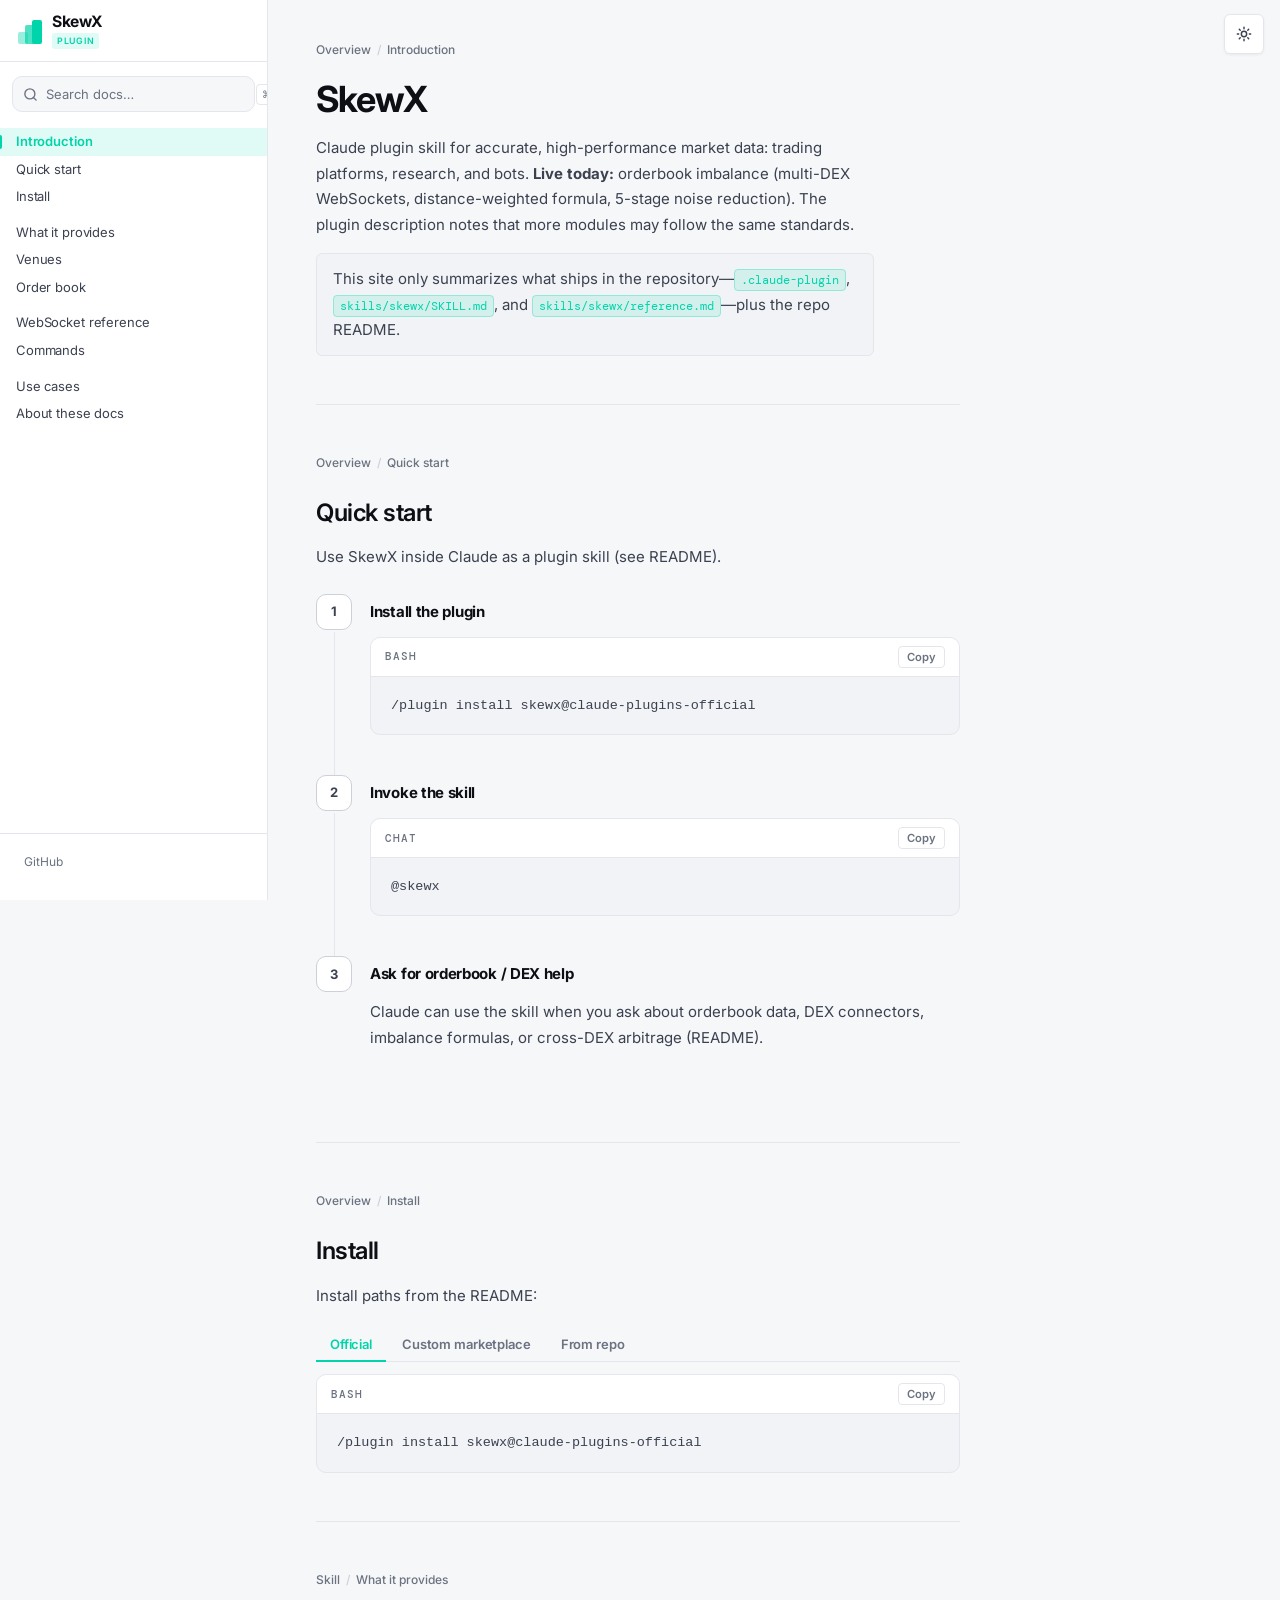
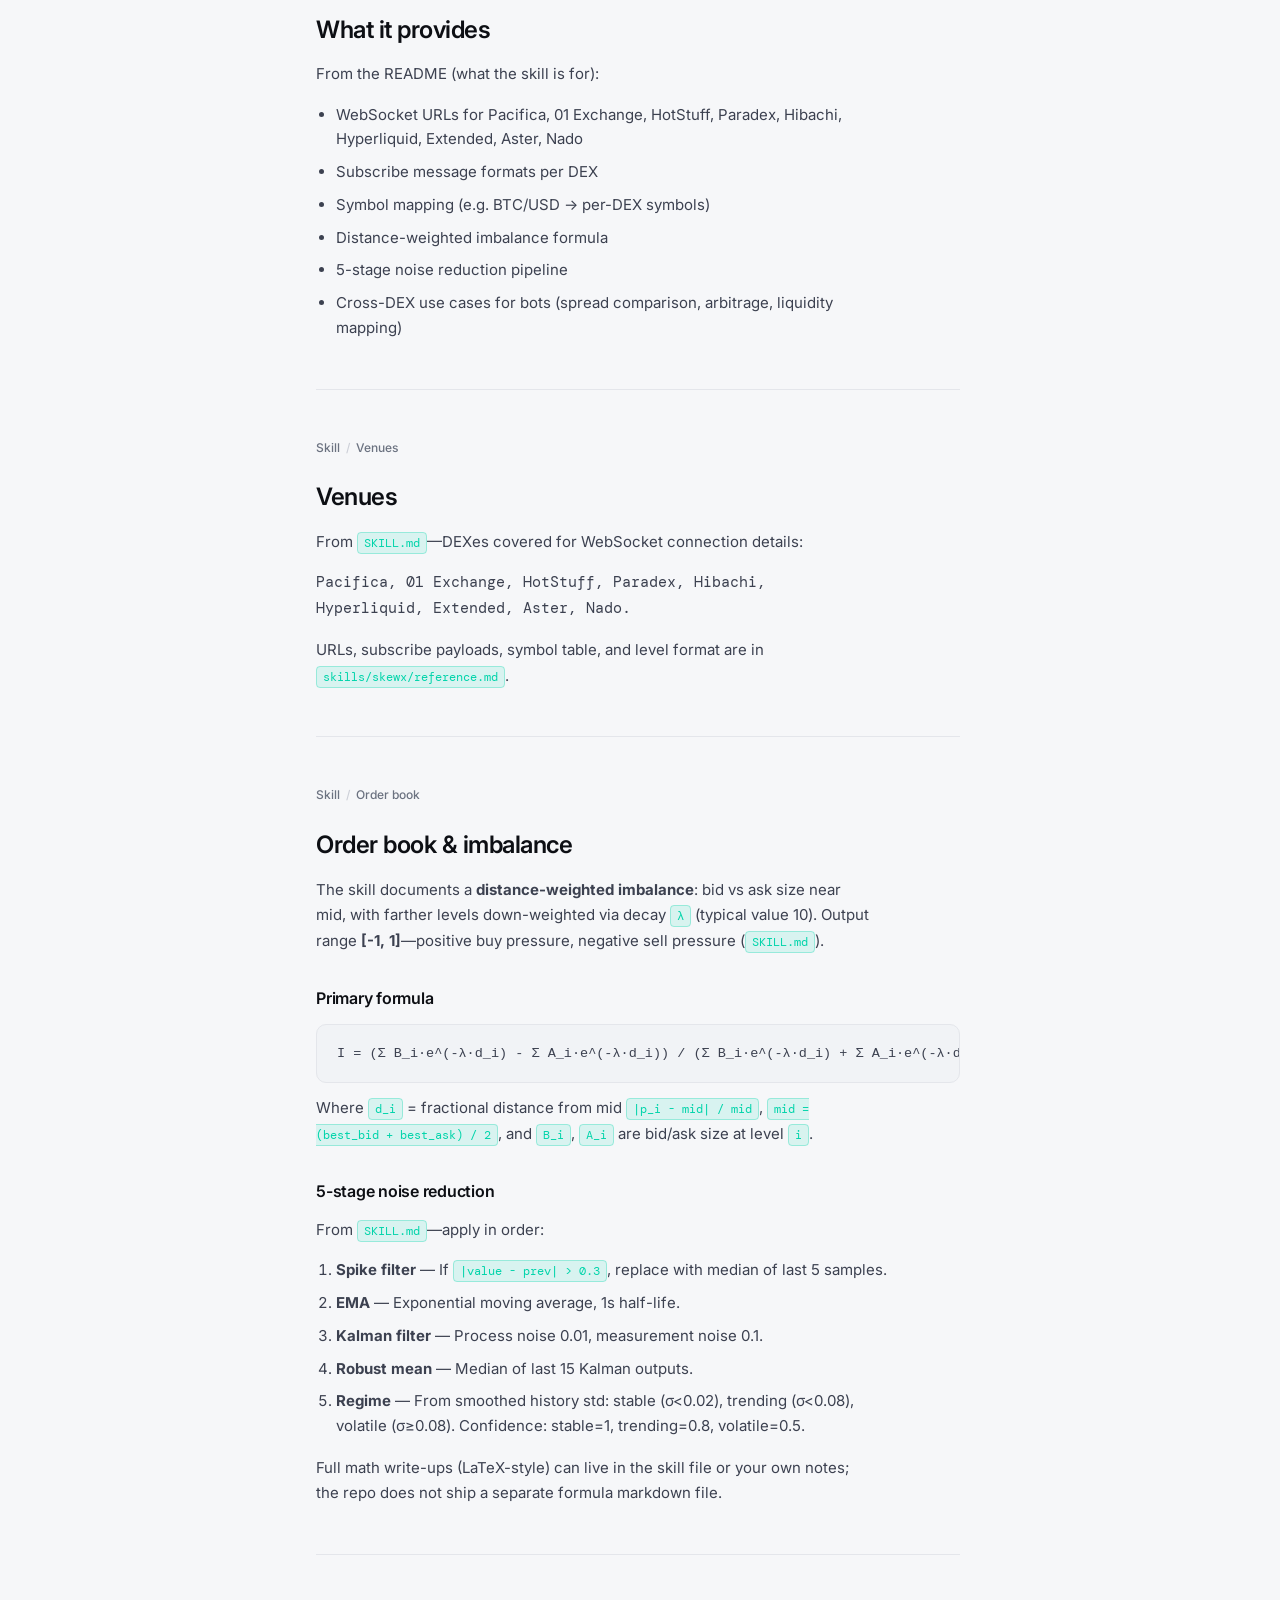
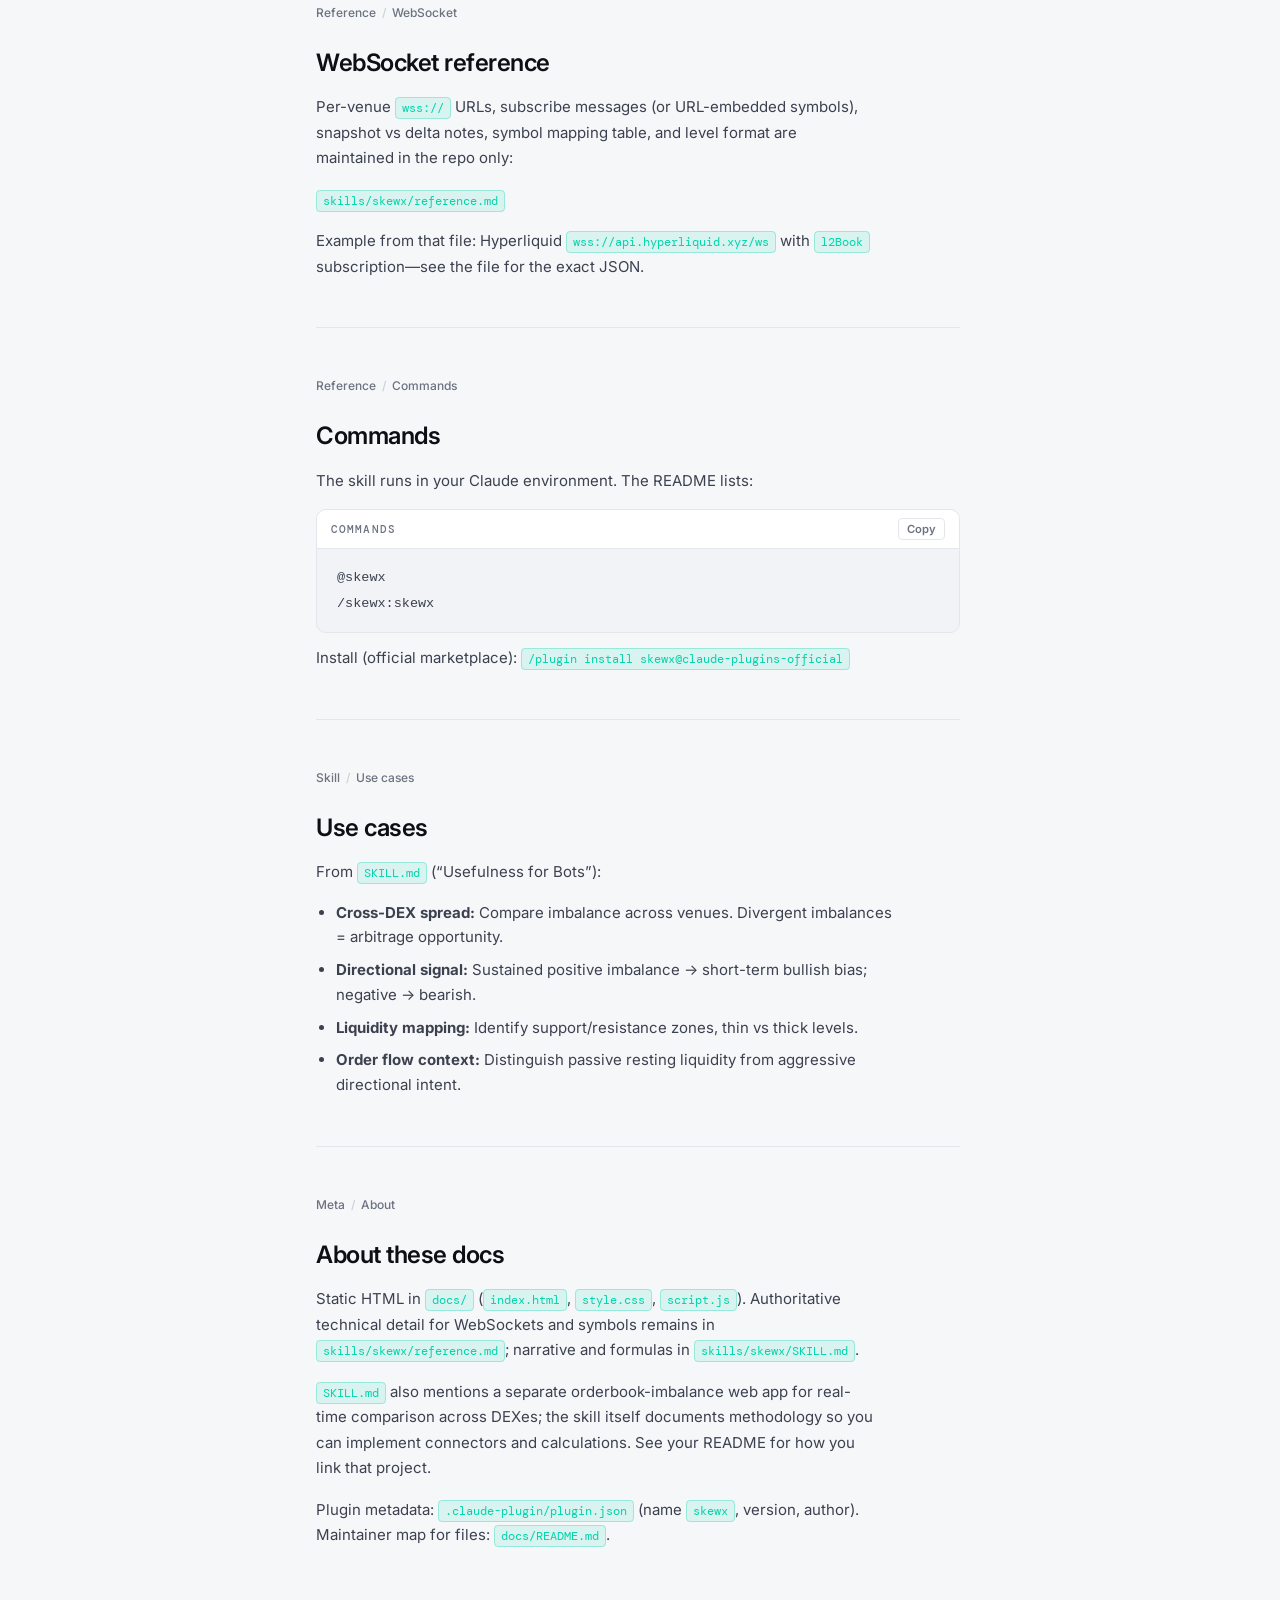
==== docs/index.html @ 3a1c4e68 "added docs page" ====
<!DOCTYPE html>
<html lang="en" data-theme="light">
<head>
  <meta charset="UTF-8" />
  <meta name="viewport" content="width=device-width, initial-scale=1.0" />
  <title>SkewX — Claude plugin</title>
  <link rel="preconnect" href="https://fonts.googleapis.com" />
  <link rel="preconnect" href="https://fonts.gstatic.com" crossorigin />
  <link href="https://fonts.googleapis.com/css2?family=DM+Mono:ital,wght@0,300;0,400;0,500;1,400&family=Inter:ital,opsz,wght@0,14..32,400;0,14..32,500;0,14..32,600;0,14..32,700;1,14..32,400&display=swap" rel="stylesheet" />
  <link rel="stylesheet" href="style.css" />
</head>
<body>
  <aside class="sidebar" id="sidebar" role="navigation" aria-label="Documentation navigation">
    <div class="sidebar-inner">
      <div class="brand">
        <div class="brand-mark">
          <svg width="28" height="28" viewBox="0 0 28 28" fill="none" xmlns="http://www.w3.org/2000/svg" aria-hidden="true">
            <rect x="2" y="14" width="10" height="12" rx="2" fill="currentColor" opacity="0.4"/>
            <rect x="9" y="7" width="10" height="19" rx="2" fill="currentColor" opacity="0.7"/>
            <rect x="16" y="2" width="10" height="24" rx="2" fill="currentColor"/>
          </svg>
        </div>
        <div class="brand-text">
          <span class="brand-name">SkewX</span>
          <span class="brand-tag">Plugin</span>
        </div>
      </div>

      <div class="search-wrap">
        <div class="search-box" id="searchBox">
          <svg class="search-icon" width="15" height="15" viewBox="0 0 24 24" fill="none" stroke="currentColor" stroke-width="2.2" stroke-linecap="round" stroke-linejoin="round" aria-hidden="true"><circle cx="11" cy="11" r="8"/><path d="m21 21-4.35-4.35"/></svg>
          <input type="search" id="searchInput" placeholder="Search docs…" autocomplete="off" spellcheck="false" />
          <kbd class="search-kbd">⌘K</kbd>
        </div>
        <div class="search-results" id="searchResults" hidden></div>
      </div>

      <nav class="nav">
        <a href="#intro" class="nav-link active" data-section="intro">Introduction</a>
        <a href="#quickstart" class="nav-link" data-section="quickstart">Quick start</a>
        <a href="#install" class="nav-link" data-section="install">Install</a>
        <span class="nav-spacer" aria-hidden="true"></span>
        <a href="#provides" class="nav-link" data-section="provides">What it provides</a>
        <a href="#venues" class="nav-link" data-section="venues">Venues</a>
        <a href="#orderbook" class="nav-link" data-section="orderbook">Order book</a>
        <span class="nav-spacer" aria-hidden="true"></span>
        <a href="#websocket" class="nav-link" data-section="websocket">WebSocket reference</a>
        <a href="#skill" class="nav-link" data-section="skill">Commands</a>
        <span class="nav-spacer" aria-hidden="true"></span>
        <a href="#usecases" class="nav-link" data-section="usecases">Use cases</a>
        <a href="#about" class="nav-link" data-section="about">About these docs</a>
      </nav>

      <div class="sidebar-footer">
        <a href="https://github.com" class="footer-link" target="_blank" rel="noopener">GitHub</a>
      </div>
    </div>
  </aside>

  <div class="overlay" id="overlay"></div>

  <header class="topbar" id="topbar">
    <button type="button" class="hamburger" id="hamburger" aria-label="Toggle menu">
      <span></span><span></span><span></span>
    </button>
    <span class="topbar-title">SkewX Docs</span>
    <div class="topbar-actions">
      <button type="button" class="theme-toggle" id="themeToggle" aria-label="Toggle theme">
        <span class="icon-sun">
          <svg width="16" height="16" viewBox="0 0 24 24" fill="none" stroke="currentColor" stroke-width="2.2" stroke-linecap="round" stroke-linejoin="round"><circle cx="12" cy="12" r="4"/><path d="M12 2v2M12 20v2M4.93 4.93l1.41 1.41M17.66 17.66l1.41 1.41M2 12h2M20 12h2M6.34 17.66l-1.41 1.41M19.07 4.93l-1.41 1.41"/></svg>
        </span>
        <span class="icon-moon">
          <svg width="16" height="16" viewBox="0 0 24 24" fill="none" stroke="currentColor" stroke-width="2.2" stroke-linecap="round" stroke-linejoin="round"><path d="M21 12.79A9 9 0 1 1 11.21 3 7 7 0 0 0 21 12.79z"/></svg>
        </span>
      </button>
    </div>
  </header>

  <main class="main" id="main">
    <div class="content-wrap">

      <section id="intro" class="doc-section">
        <div class="breadcrumb"><span>Overview</span><span class="bc-sep">/</span><span>Introduction</span></div>
        <h1 class="page-title">SkewX</h1>
        <p class="page-lead">Claude plugin skill for accurate, high-performance market data: trading platforms, research, and bots. <strong>Live today:</strong> orderbook imbalance (multi-DEX WebSockets, distance-weighted formula, 5-stage noise reduction). The plugin description notes that more modules may follow the same standards.</p>
        <p class="doc-note">This site only summarizes what ships in the repository—<code>.claude-plugin</code>, <code>skills/skewx/SKILL.md</code>, and <code>skills/skewx/reference.md</code>—plus the repo README.</p>
      </section>

      <div class="section-divider"></div>

      <section id="quickstart" class="doc-section">
        <div class="breadcrumb"><span>Overview</span><span class="bc-sep">/</span><span>Quick start</span></div>
        <h2 class="section-title">Quick start</h2>
        <p>Use SkewX inside Claude as a plugin skill (see README).</p>

        <div class="steps">
          <div class="step">
            <div class="step-num">1</div>
            <div class="step-body">
              <h4>Install the plugin</h4>
              <div class="code-block">
                <div class="code-header">
                  <span class="code-lang">bash</span>
                  <button type="button" class="copy-btn" data-copy="/plugin install skewx@claude-plugins-official">Copy</button>
                </div>
                <pre><code>/plugin install skewx@claude-plugins-official</code></pre>
              </div>
            </div>
          </div>
          <div class="step">
            <div class="step-num">2</div>
            <div class="step-body">
              <h4>Invoke the skill</h4>
              <div class="code-block">
                <div class="code-header">
                  <span class="code-lang">chat</span>
                  <button type="button" class="copy-btn" data-copy="@skewx">Copy</button>
                </div>
                <pre><code>@skewx</code></pre>
              </div>
            </div>
          </div>
          <div class="step">
            <div class="step-num">3</div>
            <div class="step-body">
              <h4>Ask for orderbook / DEX help</h4>
              <p class="step-inline">Claude can use the skill when you ask about orderbook data, DEX connectors, imbalance formulas, or cross-DEX arbitrage (README).</p>
            </div>
          </div>
        </div>
      </section>

      <div class="section-divider"></div>

      <section id="install" class="doc-section">
        <div class="breadcrumb"><span>Overview</span><span class="bc-sep">/</span><span>Install</span></div>
        <h2 class="section-title">Install</h2>
        <p>Install paths from the README:</p>

        <div class="tabs" id="installTabs">
          <div class="tab-list" role="tablist">
            <button type="button" class="tab-btn active" role="tab" data-tab="official">Official</button>
            <button type="button" class="tab-btn" role="tab" data-tab="custom">Custom marketplace</button>
            <button type="button" class="tab-btn" role="tab" data-tab="manual">From repo</button>
          </div>
          <div class="tab-panel active" data-panel="official">
            <div class="code-block">
              <div class="code-header"><span class="code-lang">bash</span><button type="button" class="copy-btn" data-copy="/plugin install skewx@claude-plugins-official">Copy</button></div>
              <pre><code>/plugin install skewx@claude-plugins-official</code></pre>
            </div>
          </div>
          <div class="tab-panel" data-panel="custom">
            <div class="code-block">
              <div class="code-header"><span class="code-lang">bash</span><button type="button" class="copy-btn" data-copy="/plugin install skewx@your-marketplace">Copy</button></div>
              <pre><code>/plugin install skewx@your-marketplace</code></pre>
            </div>
            <p>Add your marketplace first, then run the command above with your marketplace id.</p>
          </div>
          <div class="tab-panel" data-panel="manual">
            <p>Clone this repository and point your plugin path at the folder containing <code>.claude-plugin</code> and <code>skills/skewx</code>. See the repo README for layout.</p>
          </div>
        </div>
      </section>

      <div class="section-divider"></div>

      <section id="provides" class="doc-section">
        <div class="breadcrumb"><span>Skill</span><span class="bc-sep">/</span><span>What it provides</span></div>
        <h2 class="section-title">What it provides</h2>
        <p>From the README (what the skill is for):</p>
        <ul class="doc-list">
          <li>WebSocket URLs for Pacifica, 01 Exchange, HotStuff, Paradex, Hibachi, Hyperliquid, Extended, Aster, Nado</li>
          <li>Subscribe message formats per DEX</li>
          <li>Symbol mapping (e.g. BTC/USD → per-DEX symbols)</li>
          <li>Distance-weighted imbalance formula</li>
          <li>5-stage noise reduction pipeline</li>
          <li>Cross-DEX use cases for bots (spread comparison, arbitrage, liquidity mapping)</li>
        </ul>
      </section>

      <div class="section-divider"></div>

      <section id="venues" class="doc-section">
        <div class="breadcrumb"><span>Skill</span><span class="bc-sep">/</span><span>Venues</span></div>
        <h2 class="section-title">Venues</h2>
        <p>From <code>SKILL.md</code>—DEXes covered for WebSocket connection details:</p>
        <p class="doc-mono-block">Pacifica, 01 Exchange, HotStuff, Paradex, Hibachi, Hyperliquid, Extended, Aster, Nado.</p>
        <p>URLs, subscribe payloads, symbol table, and level format are in <code>skills/skewx/reference.md</code>.</p>
      </section>

      <div class="section-divider"></div>

      <section id="orderbook" class="doc-section">
        <div class="breadcrumb"><span>Skill</span><span class="bc-sep">/</span><span>Order book</span></div>
        <h2 class="section-title">Order book &amp; imbalance</h2>
        <p>The skill documents a <strong>distance-weighted imbalance</strong>: bid vs ask size near mid, with farther levels down-weighted via decay <code>λ</code> (typical value 10). Output range <strong>[-1, 1]</strong>—positive buy pressure, negative sell pressure (<code>SKILL.md</code>).</p>
        <h3 class="subsection-title">Primary formula</h3>
        <div class="code-block formula-block">
          <pre><code>I = (Σ B_i·e^(-λ·d_i) - Σ A_i·e^(-λ·d_i)) / (Σ B_i·e^(-λ·d_i) + Σ A_i·e^(-λ·d_i))</code></pre>
        </div>
        <p>Where <code>d_i</code> = fractional distance from mid <code>|p_i - mid| / mid</code>, <code>mid = (best_bid + best_ask) / 2</code>, and <code>B_i</code>, <code>A_i</code> are bid/ask size at level <code>i</code>.</p>
        <h3 class="subsection-title">5-stage noise reduction</h3>
        <p>From <code>SKILL.md</code>—apply in order:</p>
        <ol class="doc-list ordered">
          <li><strong>Spike filter</strong> — If <code>|value - prev| &gt; 0.3</code>, replace with median of last 5 samples.</li>
          <li><strong>EMA</strong> — Exponential moving average, 1s half-life.</li>
          <li><strong>Kalman filter</strong> — Process noise 0.01, measurement noise 0.1.</li>
          <li><strong>Robust mean</strong> — Median of last 15 Kalman outputs.</li>
          <li><strong>Regime</strong> — From smoothed history std: stable (σ&lt;0.02), trending (σ&lt;0.08), volatile (σ≥0.08). Confidence: stable=1, trending=0.8, volatile=0.5.</li>
        </ol>
        <p>Full math write-ups (LaTeX-style) can live in the skill file or your own notes; the repo does not ship a separate formula markdown file.</p>
      </section>

      <div class="section-divider"></div>

      <section id="websocket" class="doc-section">
        <div class="breadcrumb"><span>Reference</span><span class="bc-sep">/</span><span>WebSocket</span></div>
        <h2 class="section-title">WebSocket reference</h2>
        <p>Per-venue <code>wss://</code> URLs, subscribe messages (or URL-embedded symbols), snapshot vs delta notes, symbol mapping table, and level format are maintained in the repo only:</p>
        <p><code class="path-inline">skills/skewx/reference.md</code></p>
        <p>Example from that file: Hyperliquid <code>wss://api.hyperliquid.xyz/ws</code> with <code>l2Book</code> subscription—see the file for the exact JSON.</p>
      </section>

      <div class="section-divider"></div>

      <section id="skill" class="doc-section">
        <div class="breadcrumb"><span>Reference</span><span class="bc-sep">/</span><span>Commands</span></div>
        <h2 class="section-title">Commands</h2>
        <p>The skill runs in your Claude environment. The README lists:</p>
        <div class="code-block">
          <div class="code-header"><span class="code-lang">commands</span><button type="button" class="copy-btn" data-copy="@skewx&#10;/skewx:skewx">Copy</button></div>
          <pre><code>@skewx
/skewx:skewx</code></pre>
        </div>
        <p>Install (official marketplace): <code>/plugin install skewx@claude-plugins-official</code></p>
      </section>

      <div class="section-divider"></div>

      <section id="usecases" class="doc-section">
        <div class="breadcrumb"><span>Skill</span><span class="bc-sep">/</span><span>Use cases</span></div>
        <h2 class="section-title">Use cases</h2>
        <p>From <code>SKILL.md</code> (“Usefulness for Bots”):</p>
        <ul class="doc-list">
          <li><strong>Cross-DEX spread:</strong> Compare imbalance across venues. Divergent imbalances = arbitrage opportunity.</li>
          <li><strong>Directional signal:</strong> Sustained positive imbalance → short-term bullish bias; negative → bearish.</li>
          <li><strong>Liquidity mapping:</strong> Identify support/resistance zones, thin vs thick levels.</li>
          <li><strong>Order flow context:</strong> Distinguish passive resting liquidity from aggressive directional intent.</li>
        </ul>
      </section>

      <div class="section-divider"></div>

      <section id="about" class="doc-section">
        <div class="breadcrumb"><span>Meta</span><span class="bc-sep">/</span><span>About</span></div>
        <h2 class="section-title">About these docs</h2>
        <p>Static HTML in <code>docs/</code> (<code>index.html</code>, <code>style.css</code>, <code>script.js</code>). Authoritative technical detail for WebSockets and symbols remains in <code>skills/skewx/reference.md</code>; narrative and formulas in <code>skills/skewx/SKILL.md</code>.</p>
        <p><code>SKILL.md</code> also mentions a separate orderbook-imbalance web app for real-time comparison across DEXes; the skill itself documents methodology so you can implement connectors and calculations. See your README for how you link that project.</p>
        <p>Plugin metadata: <code>.claude-plugin/plugin.json</code> (name <code>skewx</code>, version, author). Maintainer map for files: <code>docs/README.md</code>.</p>
      </section>

      <div class="on-this-page" id="onThisPage">
        <div class="otp-title">On this page</div>
        <nav class="otp-nav" id="otpNav"></nav>
      </div>
    </div>
  </main>

  <script src="script.js"></script>
</body>
</html>
---- docs/style.css ----
/* ═══════════════════════════════════════════════════════
   SkewX Docs — Design System
   Fonts: Inter (UI) + DM Mono (code)
   ═══════════════════════════════════════════════════════ */

/* ── TOKENS ─────────────────────────────────────────── */
:root {
  --accent: #00d4aa;
  --accent-dim: rgba(0, 212, 170, 0.12);
  --accent-border: rgba(0, 212, 170, 0.3);

  --sidebar-w: 268px;
  --otp-w: 200px;
  --topbar-h: 56px;
  --content-max: 740px;
  --radius-sm: 6px;
  --radius-md: 10px;
  --radius-lg: 14px;

  --t: 0.18s ease;
}

[data-theme="light"] {
  --bg: #f6f7f9;
  --bg-elevated: #ffffff;
  --bg-sidebar: #ffffff;
  --bg-code: #f1f3f6;
  --border: #e4e6eb;
  --border-strong: #cdd0d8;
  --text: #0d0f14;
  --text-2: #3c4150;
  --text-3: #6b7280;
  --text-inv: #ffffff;
  --shadow-sm: 0 1px 3px rgba(0,0,0,0.06);
  --shadow-md: 0 4px 16px rgba(0,0,0,0.08);
  --shadow-lg: 0 12px 40px rgba(0,0,0,0.12);
}

[data-theme="dark"] {
  --bg: #0b0d12;
  --bg-elevated: #111520;
  --bg-sidebar: #0e1118;
  --bg-code: #090c12;
  --border: #1e2535;
  --border-strong: #2a3347;
  --text: #eef0f5;
  --text-2: #a8b1c6;
  --text-3: #5a6578;
  --text-inv: #0b0d12;
  --shadow-sm: 0 1px 3px rgba(0,0,0,0.3);
  --shadow-md: 0 4px 16px rgba(0,0,0,0.4);
  --shadow-lg: 0 12px 40px rgba(0,0,0,0.5);
}

*, *::before, *::after { box-sizing: border-box; margin: 0; padding: 0; }
html { scroll-behavior: smooth; font-size: 16px; }
body {
  font-family: 'Inter', system-ui, -apple-system, BlinkMacSystemFont, 'Segoe UI', sans-serif;
  background: var(--bg);
  color: var(--text);
  line-height: 1.65;
  -webkit-font-smoothing: antialiased;
  transition: background var(--t), color var(--t);
}
a { color: var(--accent); text-decoration: none; }
a:hover { text-decoration: underline; text-underline-offset: 3px; }
img, svg { display: block; }

/* ── SIDEBAR ─────────────────────────────────────────── */
.sidebar {
  position: fixed;
  top: 0; left: 0; bottom: 0;
  width: var(--sidebar-w);
  background: var(--bg-sidebar);
  border-right: 1px solid var(--border);
  overflow-y: auto;
  overflow-x: hidden;
  z-index: 100;
  transition: transform var(--t), background var(--t), border-color var(--t);
  scrollbar-width: thin;
  scrollbar-color: var(--border-strong) transparent;
}
.sidebar::-webkit-scrollbar { width: 4px; }
.sidebar::-webkit-scrollbar-thumb { background: var(--border-strong); border-radius: 2px; }

.sidebar-inner {
  display: flex;
  flex-direction: column;
  min-height: 100%;
  padding: 0 0 1.5rem;
}

.brand {
  display: flex;
  align-items: center;
  gap: 8px;
  padding: 14px 16px 12px;
  border-bottom: 1px solid var(--border);
}
.brand-mark {
  color: var(--accent);
  flex-shrink: 0;
  line-height: 0;
}
.brand-text {
  display: flex;
  flex-direction: column;
  gap: 3px;
}
.brand-name {
  font-size: 0.98rem;
  font-weight: 700;
  letter-spacing: -0.03em;
  color: var(--text);
  line-height: 1;
}
.brand-tag {
  font-size: 0.55rem;
  font-weight: 600;
  text-transform: uppercase;
  letter-spacing: 0.08em;
  color: var(--accent);
  background: var(--accent-dim);
  padding: 1px 5px;
  border-radius: 3px;
  width: fit-content;
}

.search-wrap {
  padding: 14px 12px 10px;
  position: relative;
}
.search-box {
  display: flex;
  align-items: center;
  gap: 8px;
  background: var(--bg);
  border: 1px solid var(--border);
  border-radius: var(--radius-md);
  padding: 0 10px;
  height: 36px;
  cursor: text;
  transition: border-color var(--t), box-shadow var(--t);
}
.search-box:focus-within {
  border-color: var(--accent);
  box-shadow: 0 0 0 3px var(--accent-dim);
}
.search-icon { color: var(--text-3); flex-shrink: 0; }
#searchInput {
  flex: 1;
  border: none;
  outline: none;
  background: transparent;
  color: var(--text);
  font-family: 'Inter', system-ui, sans-serif;
  font-size: 0.8125rem;
}
#searchInput::placeholder { color: var(--text-3); }
.search-kbd {
  font-size: 0.65rem;
  color: var(--text-3);
  background: var(--bg-elevated);
  border: 1px solid var(--border);
  border-radius: 4px;
  padding: 1px 5px;
  font-family: 'DM Mono', monospace;
  flex-shrink: 0;
}
.search-results {
  position: absolute;
  top: calc(100% - 4px);
  left: 12px; right: 12px;
  background: var(--bg-elevated);
  border: 1px solid var(--border);
  border-radius: var(--radius-md);
  box-shadow: var(--shadow-lg);
  z-index: 200;
  overflow: hidden;
  max-height: 320px;
  overflow-y: auto;
}
.search-result-item {
  display: flex;
  flex-direction: column;
  gap: 2px;
  padding: 10px 14px;
  cursor: pointer;
  border-bottom: 1px solid var(--border);
  transition: background var(--t);
}
.search-result-item:last-child { border-bottom: none; }
.search-result-item:hover, .search-result-item.highlighted { background: var(--accent-dim); }
.sri-title { font-size: 0.8125rem; font-weight: 600; color: var(--text); }
.sri-section { font-size: 0.7rem; color: var(--text-3); font-weight: 400; }
.search-empty { padding: 14px; font-size: 0.8rem; color: var(--text-3); text-align: center; }

.nav {
  padding: 6px 0 10px;
  flex: 1;
  display: flex;
  flex-direction: column;
  gap: 0;
}
.nav-spacer {
  display: block;
  height: 8px;
  flex-shrink: 0;
}
.nav-link {
  display: block;
  font-size: 0.8125rem;
  font-weight: 400;
  color: var(--text-2);
  padding: 5px 16px;
  border-radius: 0;
  transition: color var(--t), background var(--t);
  position: relative;
  letter-spacing: -0.01em;
  line-height: 1.35;
}
.nav-link::before {
  content: '';
  position: absolute;
  left: 0; top: 50%;
  transform: translateY(-50%);
  width: 2px; height: 0;
  background: var(--accent);
  border-radius: 0 2px 2px 0;
  transition: height var(--t);
}
.nav-link:hover {
  color: var(--text);
  background: var(--accent-dim);
  text-decoration: none;
}
.nav-link.active {
  color: var(--accent);
  font-weight: 600;
  background: var(--accent-dim);
}
.nav-link.active::before { height: 14px; }

.doc-section .muted-line {
  font-size: 0.875rem;
  color: var(--text-3);
  margin-top: 1rem;
  max-width: 62ch;
}

.sidebar-footer {
  display: flex;
  flex-wrap: wrap;
  gap: 4px;
  padding: 14px 16px 0;
  border-top: 1px solid var(--border);
  margin-top: auto;
}
.footer-link {
  font-size: 0.75rem;
  color: var(--text-3);
  padding: 4px 8px;
  border-radius: var(--radius-sm);
  transition: color var(--t), background var(--t);
}
.footer-link:hover { color: var(--text); background: var(--bg); text-decoration: none; }

/* ── TOPBAR ────────────────────────────────────────── */
.topbar {
  display: none;
  position: fixed;
  top: 0;
  left: 0;
  right: 0;
  height: var(--topbar-h);
  min-height: var(--topbar-h);
  background: var(--bg-sidebar);
  border-bottom: 1px solid var(--border);
  z-index: 600;
  align-items: center;
  padding: 0 12px;
  gap: 8px;
  box-shadow: var(--shadow-sm);
}
.topbar-title {
  flex: 1;
  font-size: 0.9375rem;
  font-weight: 700;
  letter-spacing: -0.03em;
  color: var(--text);
}
.topbar-actions {
  display: flex;
  align-items: center;
  gap: 6px;
}
.hamburger {
  display: flex;
  flex-direction: column;
  justify-content: center;
  align-items: center;
  gap: 5px;
  width: 40px;
  height: 40px;
  padding: 0;
  background: transparent;
  border: 1px solid var(--border);
  border-radius: var(--radius-sm);
  cursor: pointer;
  flex-shrink: 0;
  transition: border-color var(--t), background var(--t), color var(--t);
  color: var(--text-2);
  -webkit-tap-highlight-color: transparent;
}
.hamburger:hover,
.hamburger:focus-visible {
  border-color: var(--accent);
  color: var(--accent);
  background: var(--accent-dim);
}
.hamburger span {
  display: block;
  width: 18px;
  height: 2px;
  background-color: currentColor;
  border-radius: 1px;
  transition: transform var(--t), opacity var(--t);
}
.hamburger.open span:nth-child(1) { transform: translateY(6.5px) rotate(45deg); }
.hamburger.open span:nth-child(2) { opacity: 0; }
.hamburger.open span:nth-child(3) { transform: translateY(-6.5px) rotate(-45deg); }

.theme-toggle {
  display: flex;
  align-items: center;
  justify-content: center;
  width: 40px;
  height: 40px;
  background: transparent;
  border: 1px solid var(--border);
  border-radius: var(--radius-sm);
  color: var(--text-2);
  cursor: pointer;
  transition: border-color var(--t), color var(--t), background var(--t);
  flex-shrink: 0;
  -webkit-tap-highlight-color: transparent;
}
.theme-toggle svg {
  stroke: currentColor;
  flex-shrink: 0;
}
.theme-toggle:hover,
.theme-toggle:focus-visible {
  border-color: var(--accent);
  color: var(--accent);
  background: var(--accent-dim);
}
[data-theme="light"] .icon-moon {
  display: none;
}
[data-theme="dark"] .icon-sun {
  display: none;
}

.theme-toggle.desktop-only {
  position: fixed;
  top: 14px;
  right: 16px;
  z-index: 120;
  background: var(--bg-sidebar);
  box-shadow: var(--shadow-sm);
}

.overlay {
  display: none;
  position: fixed;
  left: 0;
  right: 0;
  bottom: 0;
  top: var(--topbar-h);
  background: rgba(0, 0, 0, 0.45);
  z-index: 440;
  backdrop-filter: blur(2px);
}
.overlay.active {
  display: block;
}

.main {
  margin-left: var(--sidebar-w);
  min-height: 100vh;
  position: relative;
}
.content-wrap {
  max-width: calc(var(--content-max) + var(--otp-w) + 3rem);
  padding: 2.5rem 3rem 6rem 3rem;
  position: relative;
}

.on-this-page {
  position: fixed;
  top: 2.5rem;
  right: max(2rem, calc(50vw - var(--sidebar-w)/2 - var(--content-max)/2 - var(--otp-w) - 1rem));
  width: var(--otp-w);
  padding-top: 0.25rem;
}
.otp-title {
  font-size: 0.65rem;
  font-weight: 700;
  text-transform: uppercase;
  letter-spacing: 0.12em;
  color: var(--text-3);
  margin-bottom: 10px;
}
.otp-nav { display: flex; flex-direction: column; gap: 2px; }
.otp-link {
  font-size: 0.78125rem;
  color: var(--text-3);
  padding: 4px 8px;
  border-left: 2px solid var(--border);
  transition: color var(--t), border-color var(--t);
  line-height: 1.4;
}
.otp-link:hover { color: var(--text); text-decoration: none; border-left-color: var(--border-strong); }
.otp-link.active { color: var(--accent); border-left-color: var(--accent); font-weight: 600; }

.doc-section { max-width: var(--content-max); }
.section-divider {
  max-width: var(--content-max);
  height: 1px;
  background: var(--border);
  margin: 3rem 0;
}
.breadcrumb {
  display: flex;
  align-items: center;
  gap: 6px;
  font-size: 0.75rem;
  color: var(--text-3);
  margin-bottom: 1.25rem;
  font-weight: 500;
}
.bc-sep { color: var(--border-strong); }

.page-title {
  font-family: 'Inter', system-ui, sans-serif;
  font-size: 2.25rem;
  font-weight: 700;
  letter-spacing: -0.03em;
  color: var(--text);
  line-height: 1.1;
  margin-bottom: 1rem;
}
.page-lead {
  font-size: 1.0625rem;
  color: var(--text-2);
  line-height: 1.7;
  max-width: 52ch;
  margin-bottom: 2rem;
}
.section-title {
  font-family: 'Inter', system-ui, sans-serif;
  font-size: 1.5rem;
  font-weight: 600;
  letter-spacing: -0.02em;
  color: var(--text);
  margin-bottom: 0.75rem;
}
.doc-section h3 {
  font-family: 'Inter', system-ui, sans-serif;
  font-size: 1rem;
  font-weight: 600;
  letter-spacing: -0.015em;
  color: var(--text);
  margin: 2rem 0 0.75rem;
}

.subsection-title {
  font-family: 'Inter', system-ui, sans-serif;
  font-size: 0.9375rem;
  font-weight: 600;
  color: var(--text);
  margin: 1.75rem 0 0.5rem;
}

.doc-note {
  font-size: 0.875rem;
  color: var(--text-3);
  line-height: 1.6;
  max-width: 62ch;
  margin-top: 1rem;
  padding: 0.75rem 1rem;
  background: var(--bg-code);
  border-radius: var(--radius-sm);
  border: 1px solid var(--border);
}

.doc-list {
  margin: 0.75rem 0 1rem 1.25rem;
  color: var(--text-2);
  font-size: 0.9375rem;
  line-height: 1.65;
  max-width: 62ch;
}
.doc-list li {
  margin-bottom: 0.5rem;
}
.doc-list.ordered {
  list-style: decimal;
}

.doc-mono-block {
  font-family: 'DM Mono', ui-monospace, monospace;
  font-size: 0.8125rem;
  color: var(--text-2);
  line-height: 1.6;
  margin: 0.5rem 0 1rem;
}

.path-inline {
  font-family: 'DM Mono', ui-monospace, monospace;
  font-size: 0.875rem;
  background: var(--bg-code);
  padding: 2px 6px;
  border-radius: 4px;
  border: 1px solid var(--border);
}

.step-inline {
  margin: 0;
  max-width: none;
}

.formula-block {
  margin: 0.75rem 0 1rem;
}
.formula-block pre {
  margin: 0;
  padding: 1rem 1.125rem;
  overflow-x: auto;
}
.formula-block code {
  font-size: 0.8125rem;
  line-height: 1.5;
}
.doc-section p {
  font-size: 0.9375rem;
  color: var(--text-2);
  line-height: 1.7;
  margin-bottom: 1rem;
  max-width: 62ch;
}

.card-grid {
  display: grid;
  grid-template-columns: repeat(3, 1fr);
  gap: 1rem;
  margin: 2rem 0;
}
.feature-card {
  background: var(--bg-elevated);
  border: 1px solid var(--border);
  border-radius: var(--radius-lg);
  padding: 1.25rem 1.25rem 1.5rem;
  transition: border-color var(--t), box-shadow var(--t), transform var(--t);
}
.feature-card:hover {
  border-color: var(--border-strong);
  background: var(--bg);
}
.feature-card h3 {
  font-size: 0.9375rem;
  margin: 0 0 0.5rem;
  font-weight: 700;
  color: var(--text);
}
.feature-card p {
  font-size: 0.875rem;
  color: var(--text-2);
  margin: 0;
  line-height: 1.6;
  max-width: none;
}

.callout {
  padding: 1rem 1.25rem;
  border-radius: var(--radius-md);
  border: 1px solid var(--border);
  margin: 1.5rem 0;
  font-size: 0.875rem;
  color: var(--text-2);
  line-height: 1.65;
  background: var(--bg-elevated);
}
.callout p {
  margin: 0;
  max-width: none;
  font-size: inherit;
  color: inherit;
}
.callout-info {
  border-left: 3px solid var(--accent);
  background: var(--accent-dim);
}
.callout-warning {
  border-left: 3px solid var(--border-strong);
  background: var(--bg-code);
}
.callout-danger {
  border-left: 3px solid var(--border-strong);
  background: var(--bg-code);
}
.callout strong { color: var(--text); font-weight: 600; }
.callout code { font-size: 0.82em; }

.steps { display: flex; flex-direction: column; gap: 0; margin: 1.5rem 0; }
.step {
  display: flex;
  gap: 1.125rem;
  position: relative;
  padding-bottom: 1.75rem;
}
.step::before {
  content: '';
  position: absolute;
  left: 18px;
  top: 38px;
  bottom: 0;
  width: 1px;
  background: var(--border);
}
.step:last-child::before { display: none; }
.step-num {
  flex-shrink: 0;
  width: 36px;
  height: 36px;
  background: var(--bg-elevated);
  color: var(--text-2);
  border: 1px solid var(--border-strong);
  font-size: 0.8125rem;
  font-weight: 700;
  display: flex;
  align-items: center;
  justify-content: center;
  border-radius: var(--radius-md);
  z-index: 1;
}
.step-body { flex: 1; padding-top: 6px; }
.step-body h4 {
  font-size: 0.9375rem;
  font-weight: 700;
  letter-spacing: -0.02em;
  color: var(--text);
  margin-bottom: 0.75rem;
}

.code-block {
  background: var(--bg-code);
  border: 1px solid var(--border);
  border-radius: var(--radius-md);
  overflow: hidden;
  margin: 0.75rem 0;
  font-family: 'DM Mono', ui-monospace, monospace;
}
.code-header {
  display: flex;
  align-items: center;
  justify-content: space-between;
  padding: 8px 14px;
  background: var(--bg-elevated);
  border-bottom: 1px solid var(--border);
}
.code-lang {
  font-size: 0.7rem;
  font-weight: 500;
  text-transform: uppercase;
  letter-spacing: 0.1em;
  color: var(--text-3);
  font-family: 'DM Mono', monospace;
}
.copy-btn {
  font-size: 0.7rem;
  font-weight: 600;
  color: var(--text-3);
  background: transparent;
  border: 1px solid var(--border);
  border-radius: 4px;
  padding: 3px 8px;
  cursor: pointer;
  font-family: 'Inter', system-ui, sans-serif;
  transition: color var(--t), border-color var(--t), background var(--t);
}
.copy-btn:hover { color: var(--accent); border-color: var(--accent-border); }
.copy-btn.copied { color: var(--accent); border-color: var(--accent-border); background: var(--accent-dim); }
.code-block pre {
  padding: 1rem 1.25rem;
  overflow-x: auto;
  margin: 0;
  line-height: 1.6;
}
.code-block pre code {
  font-size: 0.84375rem;
  color: var(--text-2);
  background: transparent;
  border: none;
  padding: 0;
  font-family: inherit;
  white-space: pre;
}
.kw { color: #7c9cf5; }
.fn { color: var(--accent); }
.str { color: #f0a070; }
.num { color: #e891bc; }
.comment { color: var(--text-3); font-style: italic; }
.doc-section code {
  font-family: 'DM Mono', monospace;
  font-size: 0.82em;
  color: var(--accent);
  background: var(--accent-dim);
  padding: 2px 6px;
  border-radius: 4px;
  border: 1px solid var(--accent-border);
}

.tabs { margin: 1.25rem 0; }
.tab-list {
  display: flex;
  gap: 2px;
  border-bottom: 1px solid var(--border);
  margin-bottom: 0;
}
.tab-btn {
  font-family: 'Inter', system-ui, sans-serif;
  font-size: 0.8125rem;
  font-weight: 600;
  color: var(--text-3);
  background: transparent;
  border: none;
  border-bottom: 2px solid transparent;
  padding: 8px 14px;
  cursor: pointer;
  margin-bottom: -1px;
  transition: color var(--t), border-color var(--t);
  letter-spacing: -0.01em;
}
.tab-btn:hover { color: var(--text); }
.tab-btn.active { color: var(--accent); border-bottom-color: var(--accent); }
.tab-panel { display: none; }
.tab-panel.active { display: block; }

.data-table {
  width: 100%;
  border-collapse: collapse;
  font-size: 0.875rem;
  margin: 1.25rem 0 1.75rem;
  border: 1px solid var(--border);
  border-radius: var(--radius-md);
  overflow: hidden;
}
.data-table th {
  background: var(--bg-elevated);
  color: var(--text);
  font-weight: 700;
  font-size: 0.75rem;
  text-transform: uppercase;
  letter-spacing: 0.06em;
  padding: 10px 14px;
  text-align: left;
  border-bottom: 1px solid var(--border);
  white-space: nowrap;
}
.data-table td {
  padding: 10px 14px;
  color: var(--text-2);
  border-bottom: 1px solid var(--border);
  vertical-align: top;
  line-height: 1.5;
}
.data-table tr:last-child td { border-bottom: none; }
.data-table tr:hover td { background: var(--accent-dim); }

.endpoint {
  border: 1px solid var(--border);
  border-radius: var(--radius-md);
  overflow: hidden;
  margin: 1rem 0;
  transition: border-color var(--t);
}
.endpoint:hover { border-color: var(--border-strong); }
.endpoint-header {
  display: flex;
  align-items: center;
  gap: 10px;
  padding: 12px 16px;
  background: var(--bg-elevated);
  flex-wrap: wrap;
}
.method {
  font-family: 'DM Mono', monospace;
  font-size: 0.7rem;
  font-weight: 500;
  padding: 3px 8px;
  border-radius: 4px;
  flex-shrink: 0;
  letter-spacing: 0.04em;
}
.method.get { background: rgba(0, 212, 170, 0.12); color: #00d4aa; border: 1px solid rgba(0,212,170,0.25); }
.method.post { background: rgba(99, 102, 241, 0.12); color: #818cf8; border: 1px solid rgba(99,102,241,0.25); }
.method.soon { background: var(--accent-dim); color: var(--accent); border: 1px solid var(--accent-border); }
.endpoint-path {
  font-family: 'DM Mono', monospace;
  font-size: 0.84375rem;
  color: var(--text);
  background: transparent;
  border: none;
  padding: 0;
}
.endpoint-desc {
  font-size: 0.8125rem;
  color: var(--text-3);
  margin-left: auto;
}
.endpoint .code-block {
  border-radius: 0;
  border: none;
  border-top: 1px solid var(--border);
  margin: 0;
}

@media (max-width: 1280px) {
  .on-this-page { display: none; }
  .content-wrap { max-width: var(--content-max); }
}

@media (max-width: 900px) {
  .content-wrap { padding: 2rem 2rem 5rem; }
  .card-grid { grid-template-columns: 1fr; gap: 0.75rem; }
  .page-title { font-size: 2rem; }
}

@media (max-width: 768px) {
  .topbar {
    display: flex !important;
    box-sizing: border-box;
    padding-top: env(safe-area-inset-top, 0px);
    padding-left: max(12px, env(safe-area-inset-left, 0px));
    padding-right: max(12px, env(safe-area-inset-right, 0px));
    min-height: calc(var(--topbar-h) + env(safe-area-inset-top, 0px));
    height: auto;
  }
  .theme-toggle.desktop-only {
    display: none !important;
  }

  /* Drawer only on small screens — never show as a left column */
  .sidebar {
    position: fixed !important;
    top: 0 !important;
    left: 0 !important;
    bottom: 0 !important;
    width: min(288px, 88vw) !important;
    max-width: 100vw;
    z-index: 480 !important;
    transform: translate3d(-100%, 0, 0) !important;
    transition: transform 0.28s cubic-bezier(0.4, 0, 0.2, 1);
    box-shadow: none;
    border-right: 1px solid var(--border);
    padding-top: env(safe-area-inset-top, 0);
    pointer-events: none;
  }
  .sidebar.open {
    transform: translate3d(0, 0, 0) !important;
    box-shadow: var(--shadow-lg);
    pointer-events: auto;
  }

  /* Overlay sits under topbar so hamburger/theme stay tappable */
  .overlay {
    z-index: 440;
    top: calc(var(--topbar-h) + env(safe-area-inset-top, 0px));
  }

  .main {
    margin-left: 0 !important;
    width: 100% !important;
    max-width: 100% !important;
    padding-top: calc(var(--topbar-h) + env(safe-area-inset-top, 0px));
  }

  .content-wrap {
    padding: 1.25rem 1rem 4rem;
    padding-left: max(1rem, env(safe-area-inset-left));
    padding-right: max(1rem, env(safe-area-inset-right));
  }
  .page-title {
    font-size: 1.625rem;
  }
  .section-title {
    font-size: 1.3125rem;
  }
  .card-grid {
    grid-template-columns: 1fr;
  }
  .data-table {
    display: block;
    overflow-x: auto;
  }
  .endpoint-desc {
    display: none;
  }
}

@media (max-width: 480px) {
  .content-wrap { padding: 1.25rem 1rem 3rem; }
  .page-title { font-size: 1.375rem; }
  .step { gap: 0.75rem; }
}

@media (min-width: 769px) {
  .topbar {
    display: none !important;
  }
  .theme-toggle.desktop-only {
    display: flex !important;
  }
  .sidebar {
    transform: none !important;
  }
  .sidebar.open {
    transform: none !important;
    box-shadow: none !important;
  }
  .overlay {
    display: none !important;
    top: var(--topbar-h);
  }
}

@media print {
  .sidebar, .topbar, .on-this-page, .overlay { display: none !important; }
  .main { margin-left: 0 !important; }
}
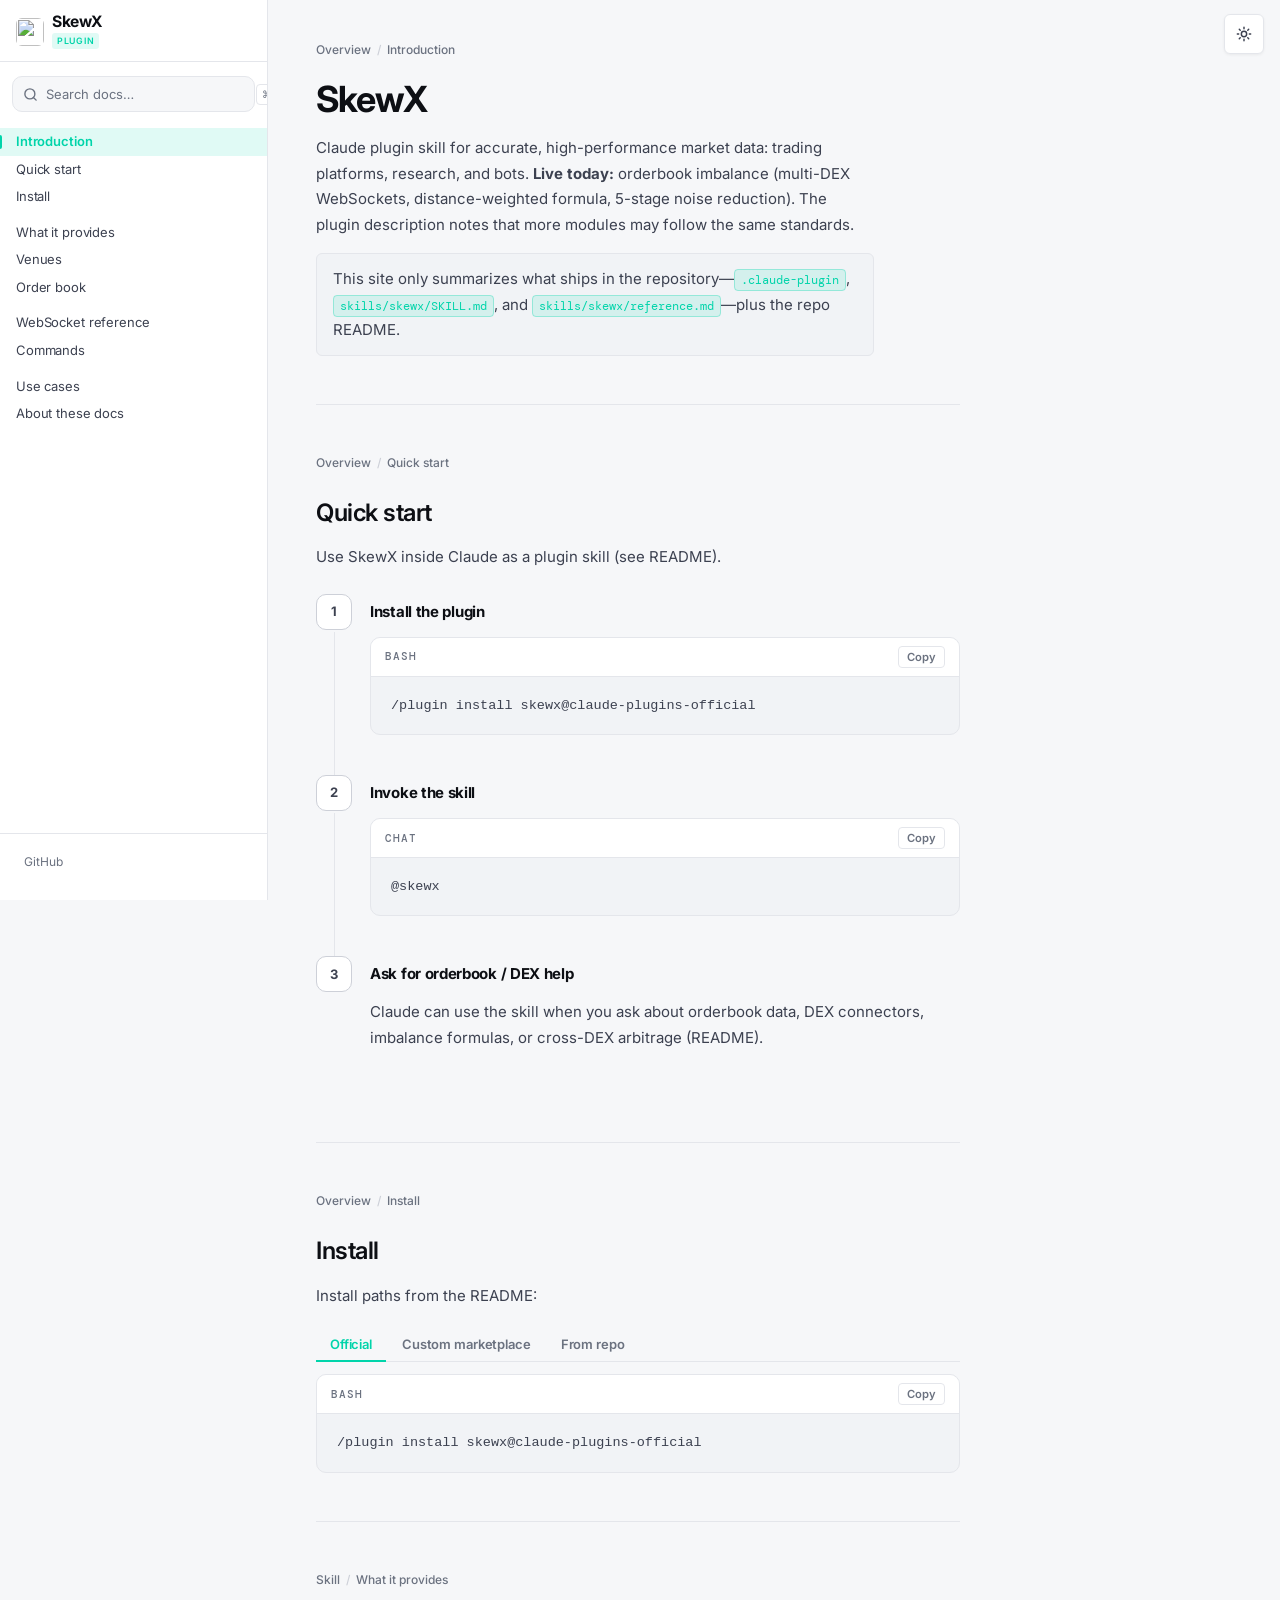
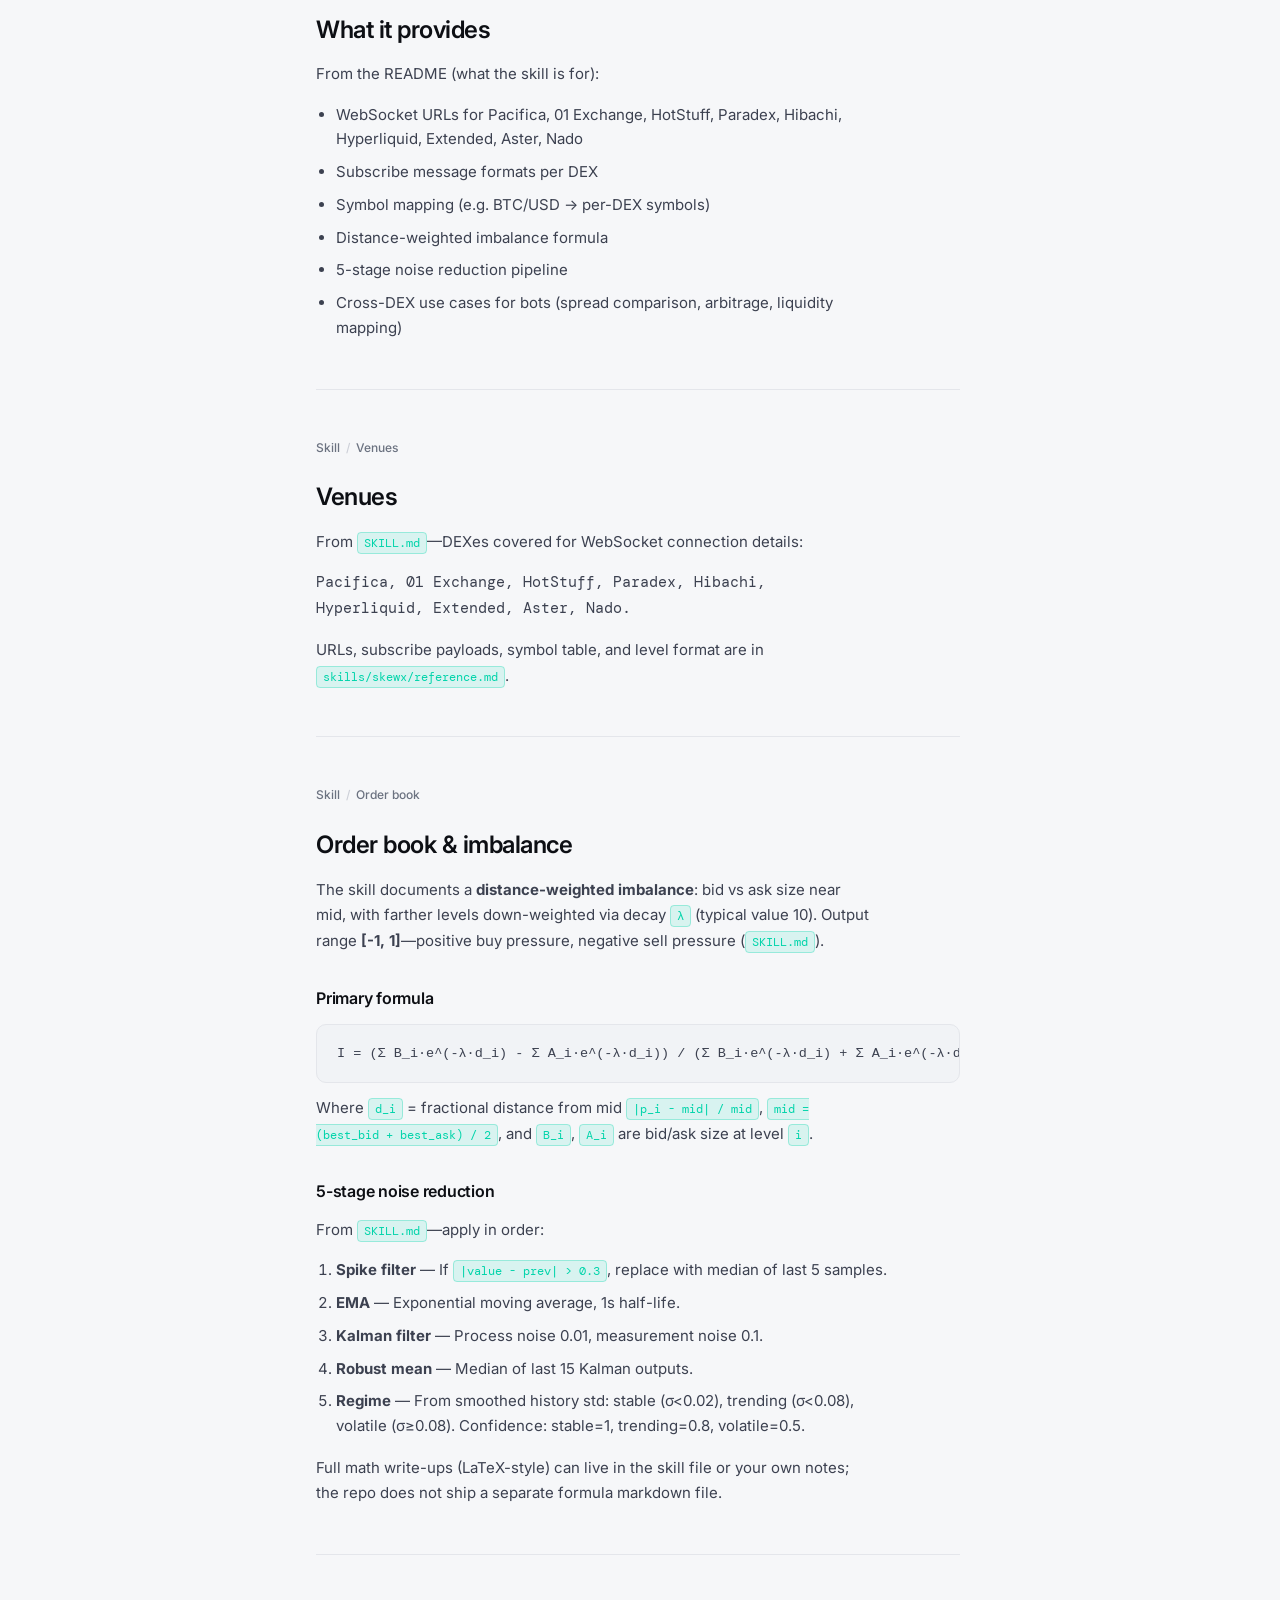
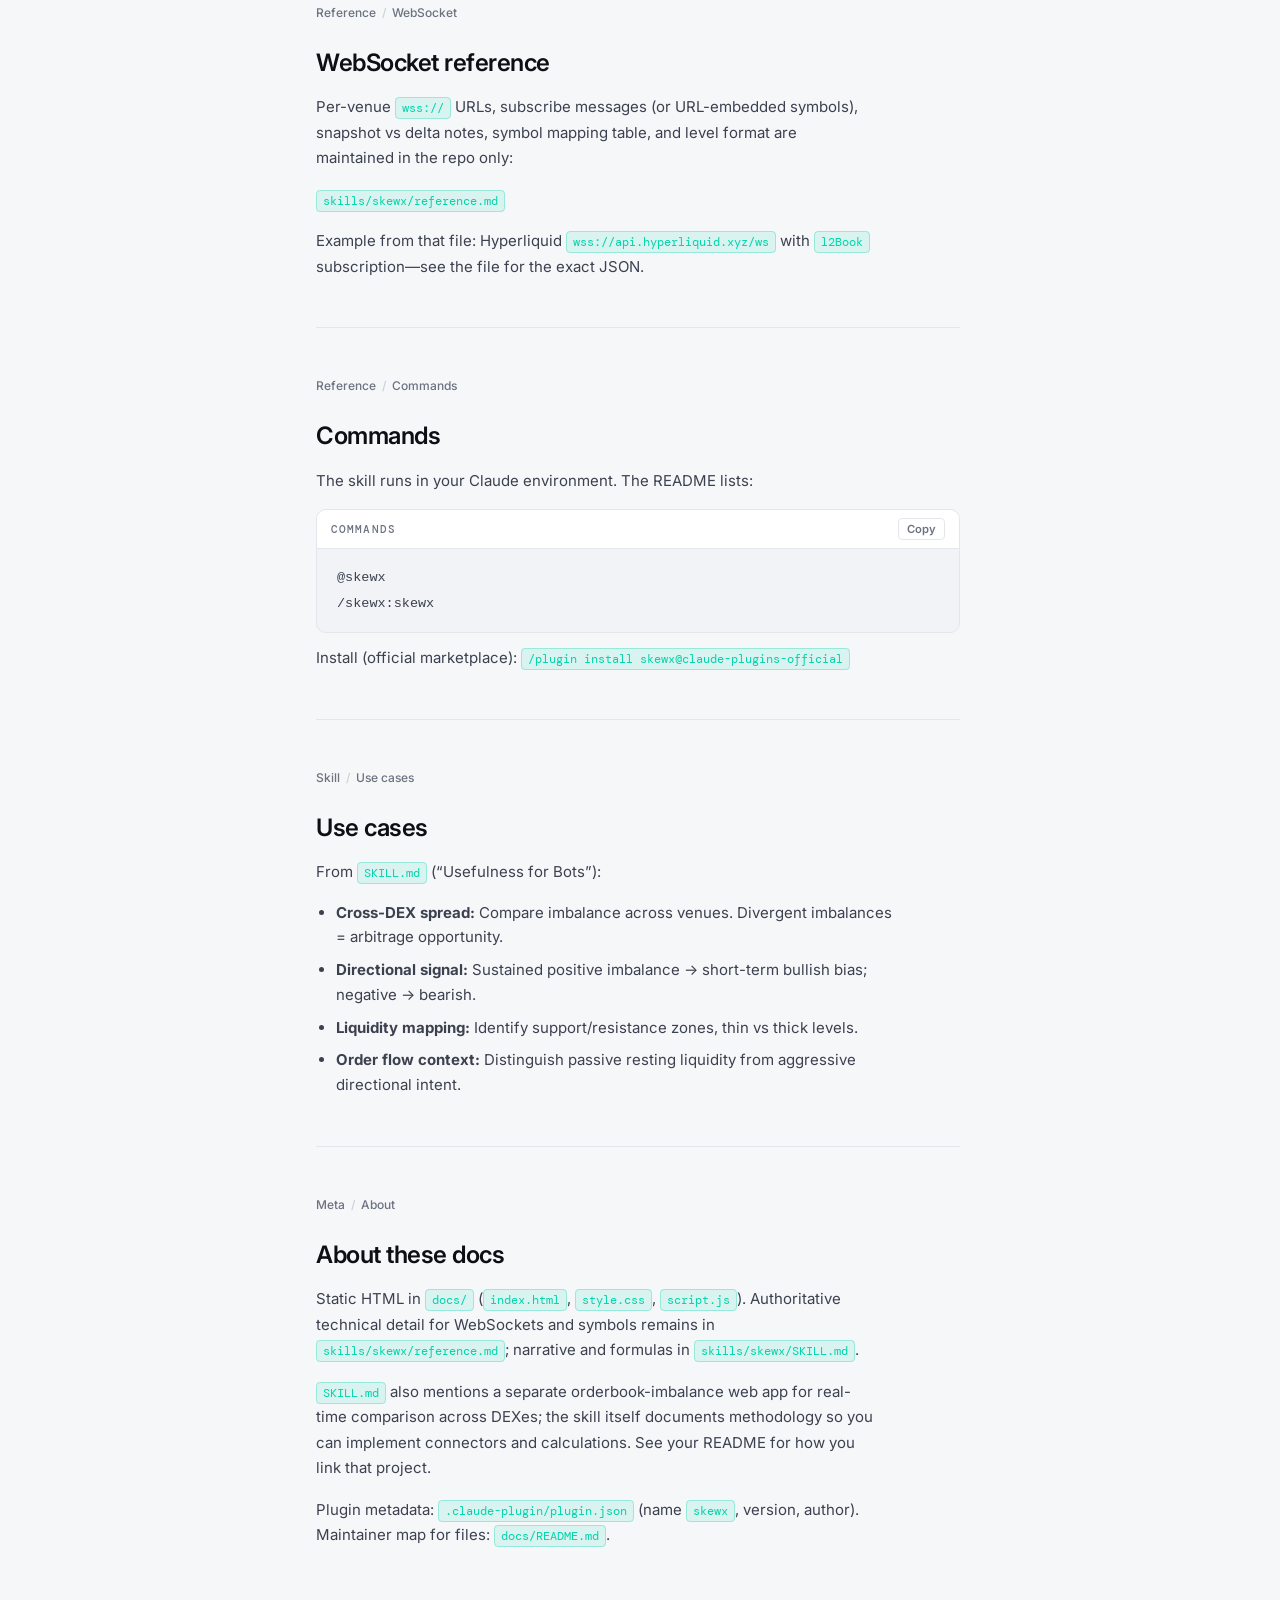
==== commit d1951fb8: "updated logo" ====
--- a/docs/index.html
+++ b/docs/index.html
@@ -4,6 +4,7 @@
   <meta charset="UTF-8" />
   <meta name="viewport" content="width=device-width, initial-scale=1.0" />
   <title>SkewX — Claude plugin</title>
+  <link rel="icon" href="favicon.ico" type="image/x-icon" sizes="any" />
   <link rel="preconnect" href="https://fonts.googleapis.com" />
   <link rel="preconnect" href="https://fonts.gstatic.com" crossorigin />
   <link href="https://fonts.googleapis.com/css2?family=DM+Mono:ital,wght@0,300;0,400;0,500;1,400&family=Inter:ital,opsz,wght@0,14..32,400;0,14..32,500;0,14..32,600;0,14..32,700;1,14..32,400&display=swap" rel="stylesheet" />
@@ -14,11 +15,7 @@
     <div class="sidebar-inner">
       <div class="brand">
         <div class="brand-mark">
-          <svg width="28" height="28" viewBox="0 0 28 28" fill="none" xmlns="http://www.w3.org/2000/svg" aria-hidden="true">
-            <rect x="2" y="14" width="10" height="12" rx="2" fill="currentColor" opacity="0.4"/>
-            <rect x="9" y="7" width="10" height="19" rx="2" fill="currentColor" opacity="0.7"/>
-            <rect x="16" y="2" width="10" height="24" rx="2" fill="currentColor"/>
-          </svg>
+          <img src="logo.png" alt="" class="brand-logo" width="28" height="28" decoding="async" />
         </div>
         <div class="brand-text">
           <span class="brand-name">SkewX</span>
--- a/docs/style.css
+++ b/docs/style.css
@@ -98,9 +98,15 @@
   border-bottom: 1px solid var(--border);
 }
 .brand-mark {
-  color: var(--accent);
   flex-shrink: 0;
   line-height: 0;
+}
+.brand-logo {
+  display: block;
+  width: 28px;
+  height: 28px;
+  object-fit: contain;
+  border-radius: 6px;
 }
 .brand-text {
   display: flex;
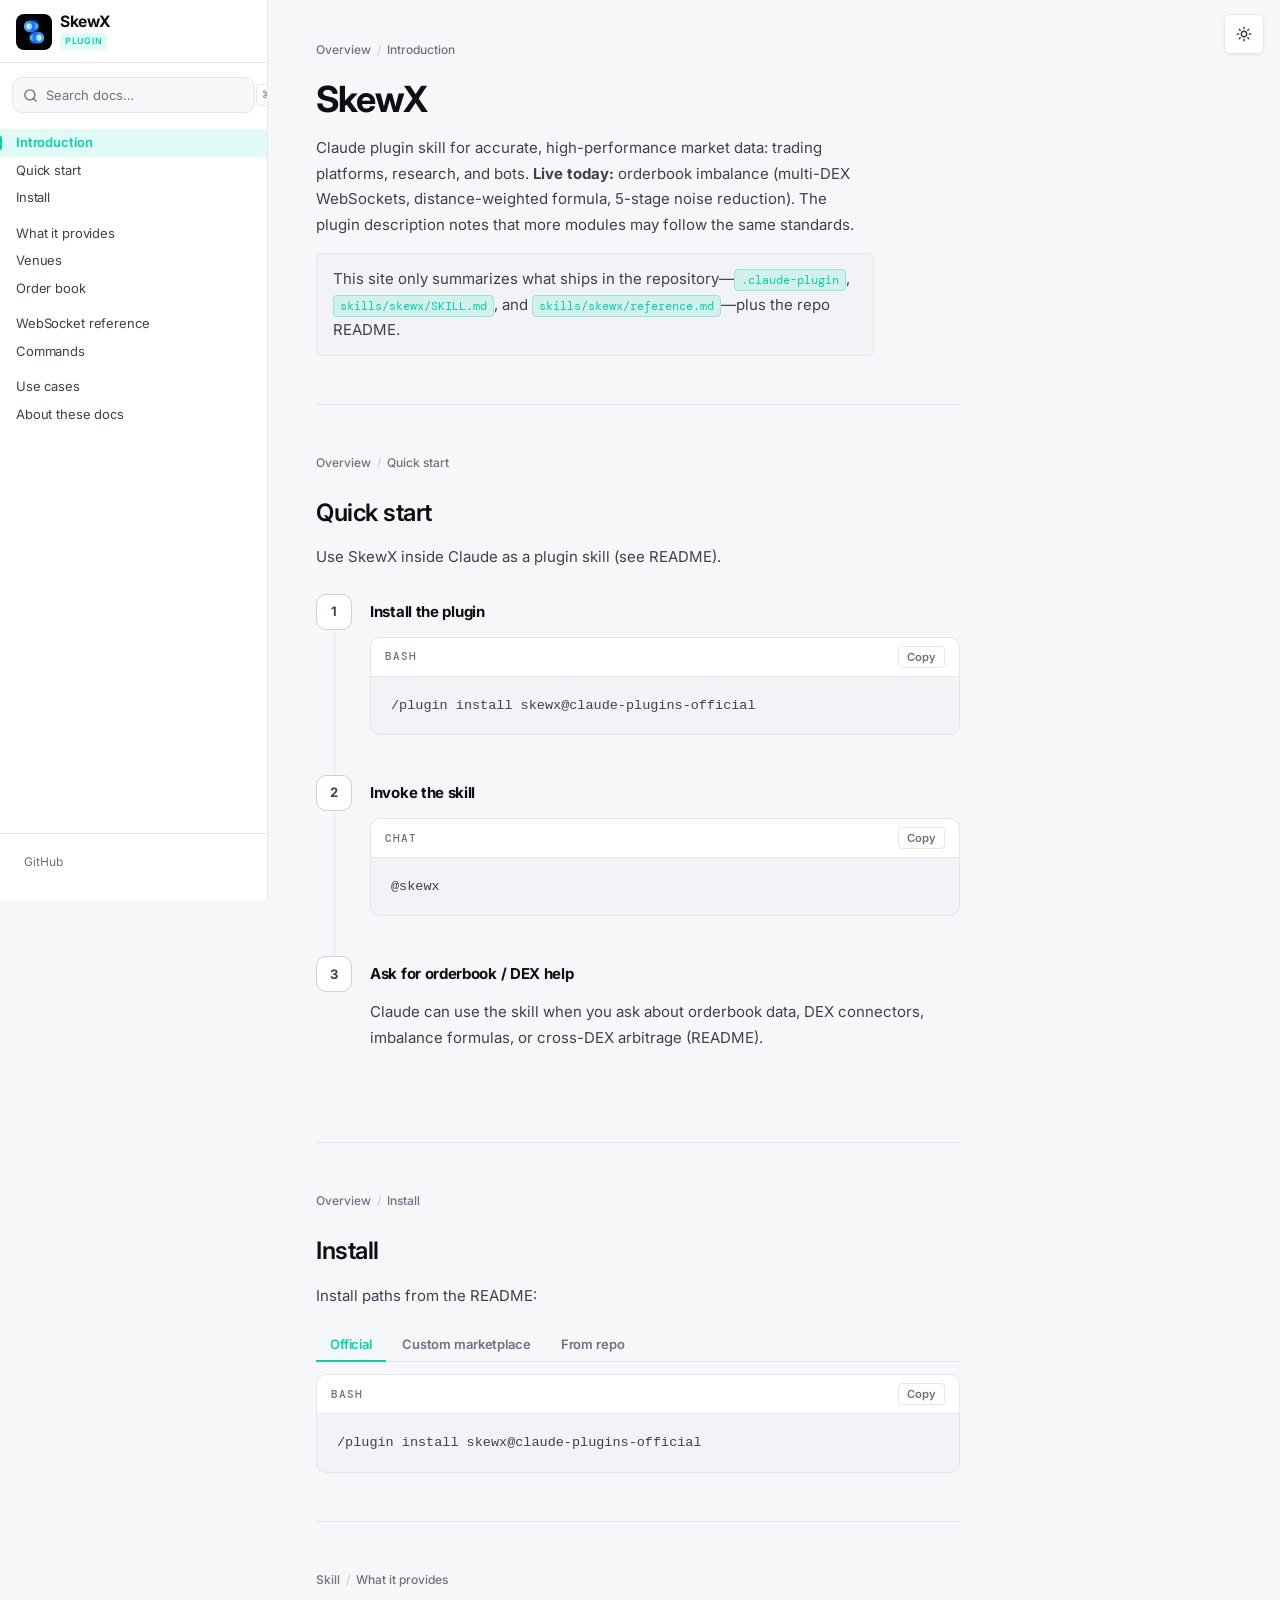
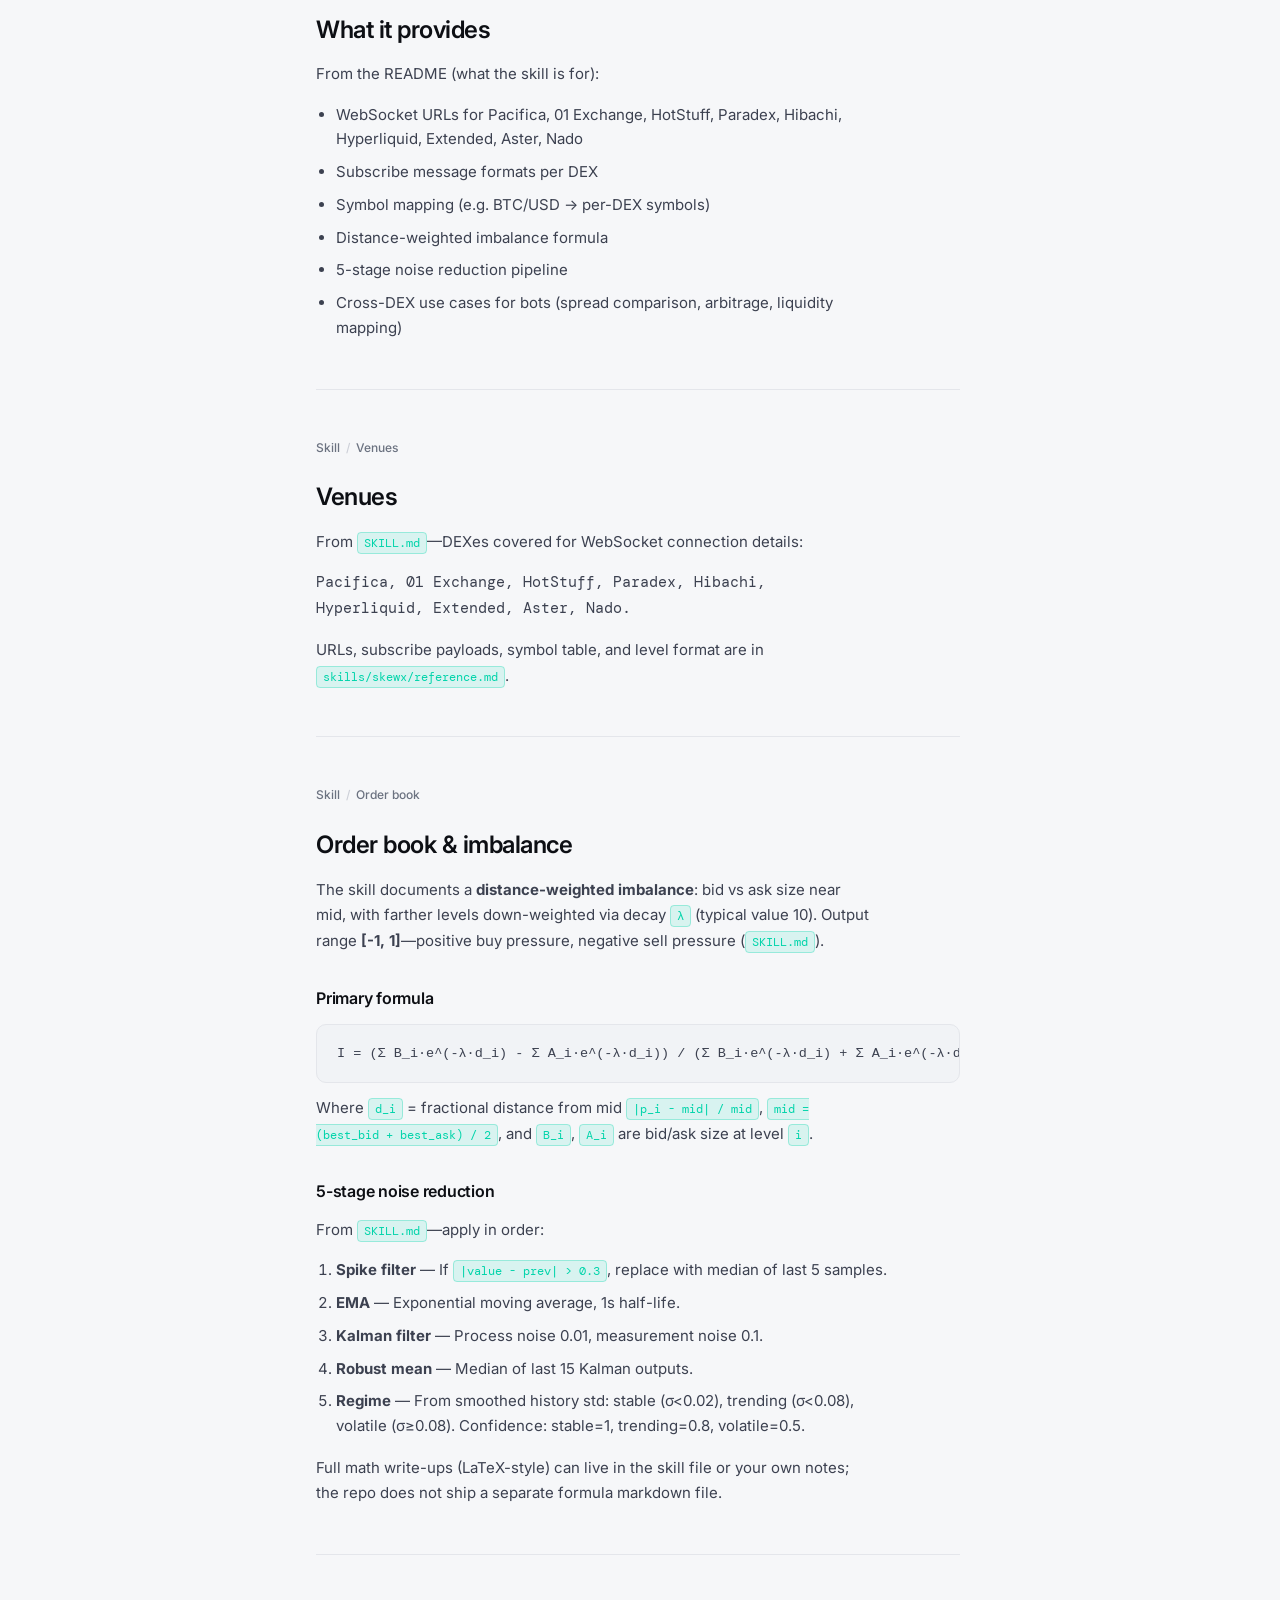
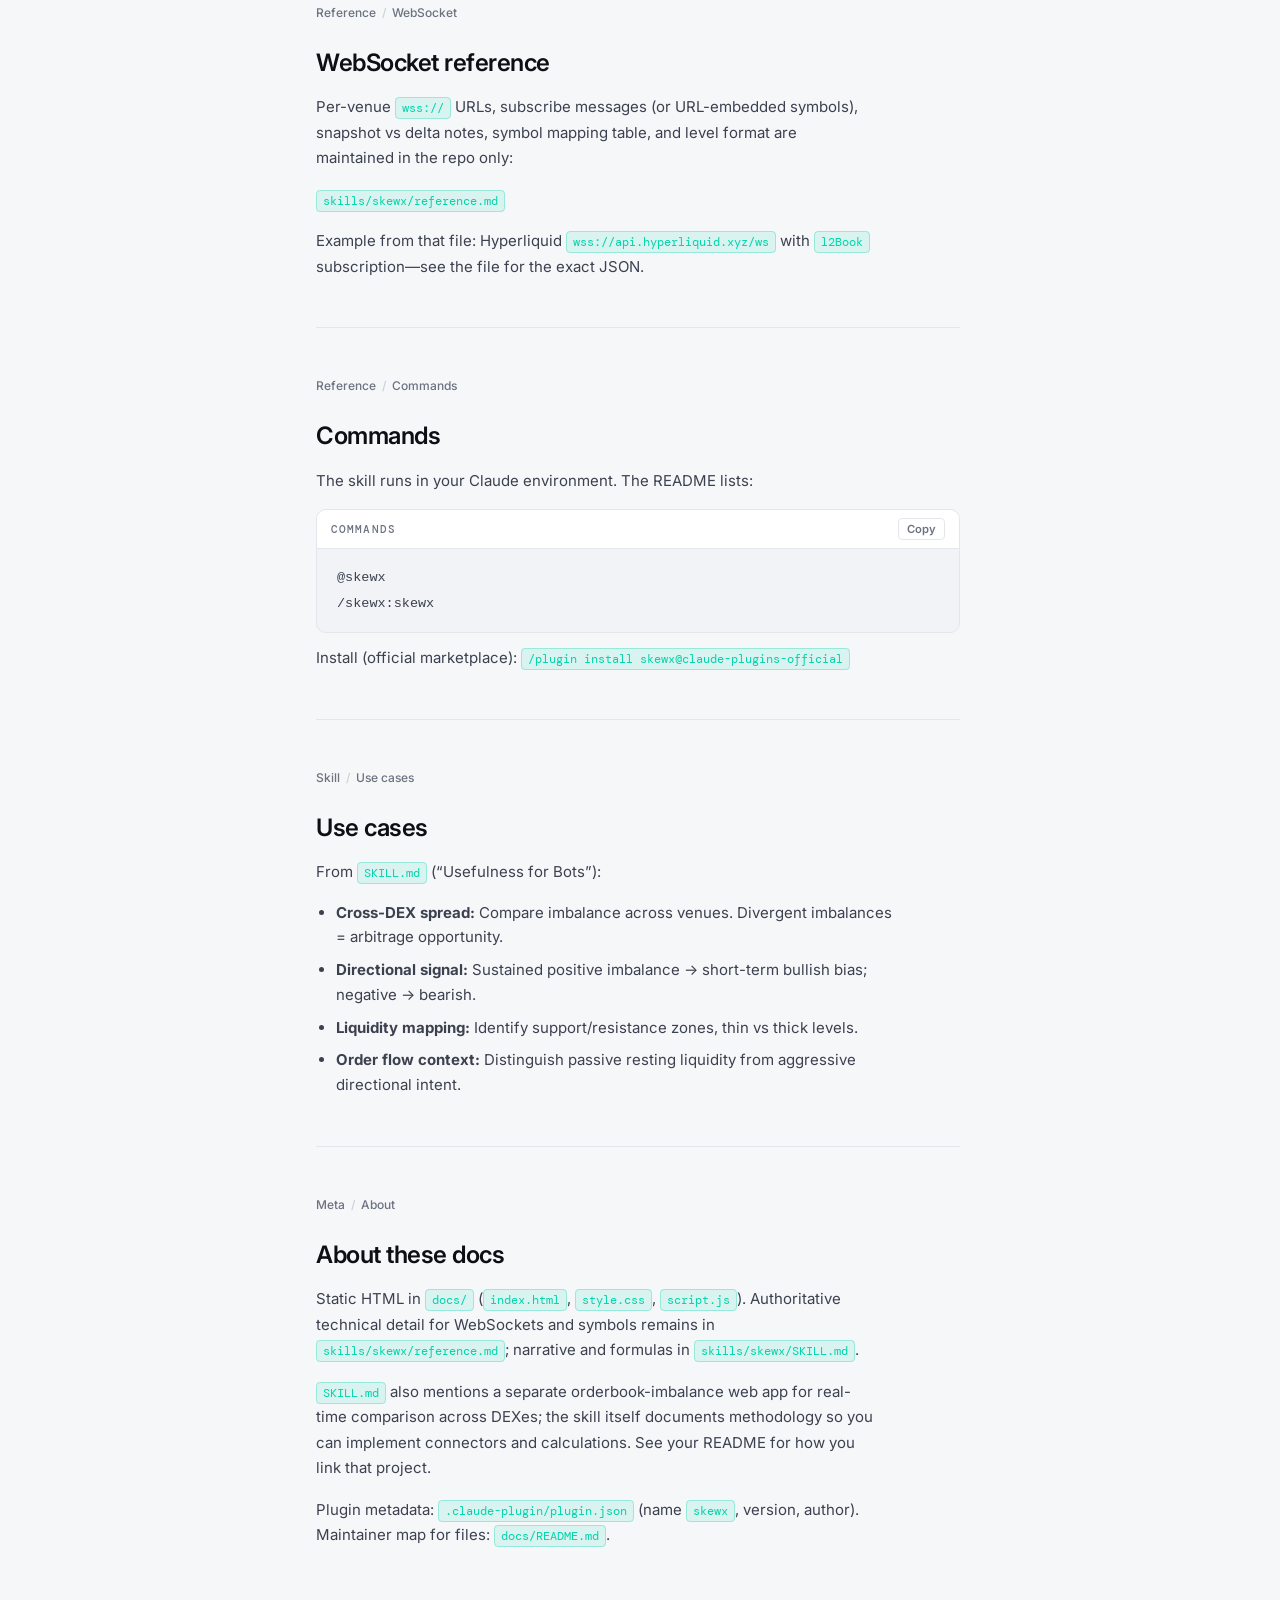
==== commit f81d019e: "logo" ====
--- a/docs/index.html
+++ b/docs/index.html
@@ -15,7 +15,15 @@
     <div class="sidebar-inner">
       <div class="brand">
         <div class="brand-mark">
-          <img src="logo.png" alt="" class="brand-logo" width="28" height="28" decoding="async" />
+          <img
+            src="logo.png"
+            alt="SkewX"
+            class="brand-logo"
+            width="36"
+            height="36"
+            decoding="async"
+            onerror="this.onerror=null;this.src='logo.jpg';"
+          />
         </div>
         <div class="brand-text">
           <span class="brand-name">SkewX</span>
--- a/docs/style.css
+++ b/docs/style.css
@@ -99,14 +99,22 @@
 }
 .brand-mark {
   flex-shrink: 0;
+  width: 36px;
+  height: 36px;
+  display: flex;
+  align-items: center;
+  justify-content: center;
   line-height: 0;
 }
 .brand-logo {
   display: block;
-  width: 28px;
-  height: 28px;
+  width: 100%;
+  height: 100%;
+  max-width: 36px;
+  max-height: 36px;
   object-fit: contain;
-  border-radius: 6px;
+  object-position: center;
+  border-radius: 8px;
 }
 .brand-text {
   display: flex;
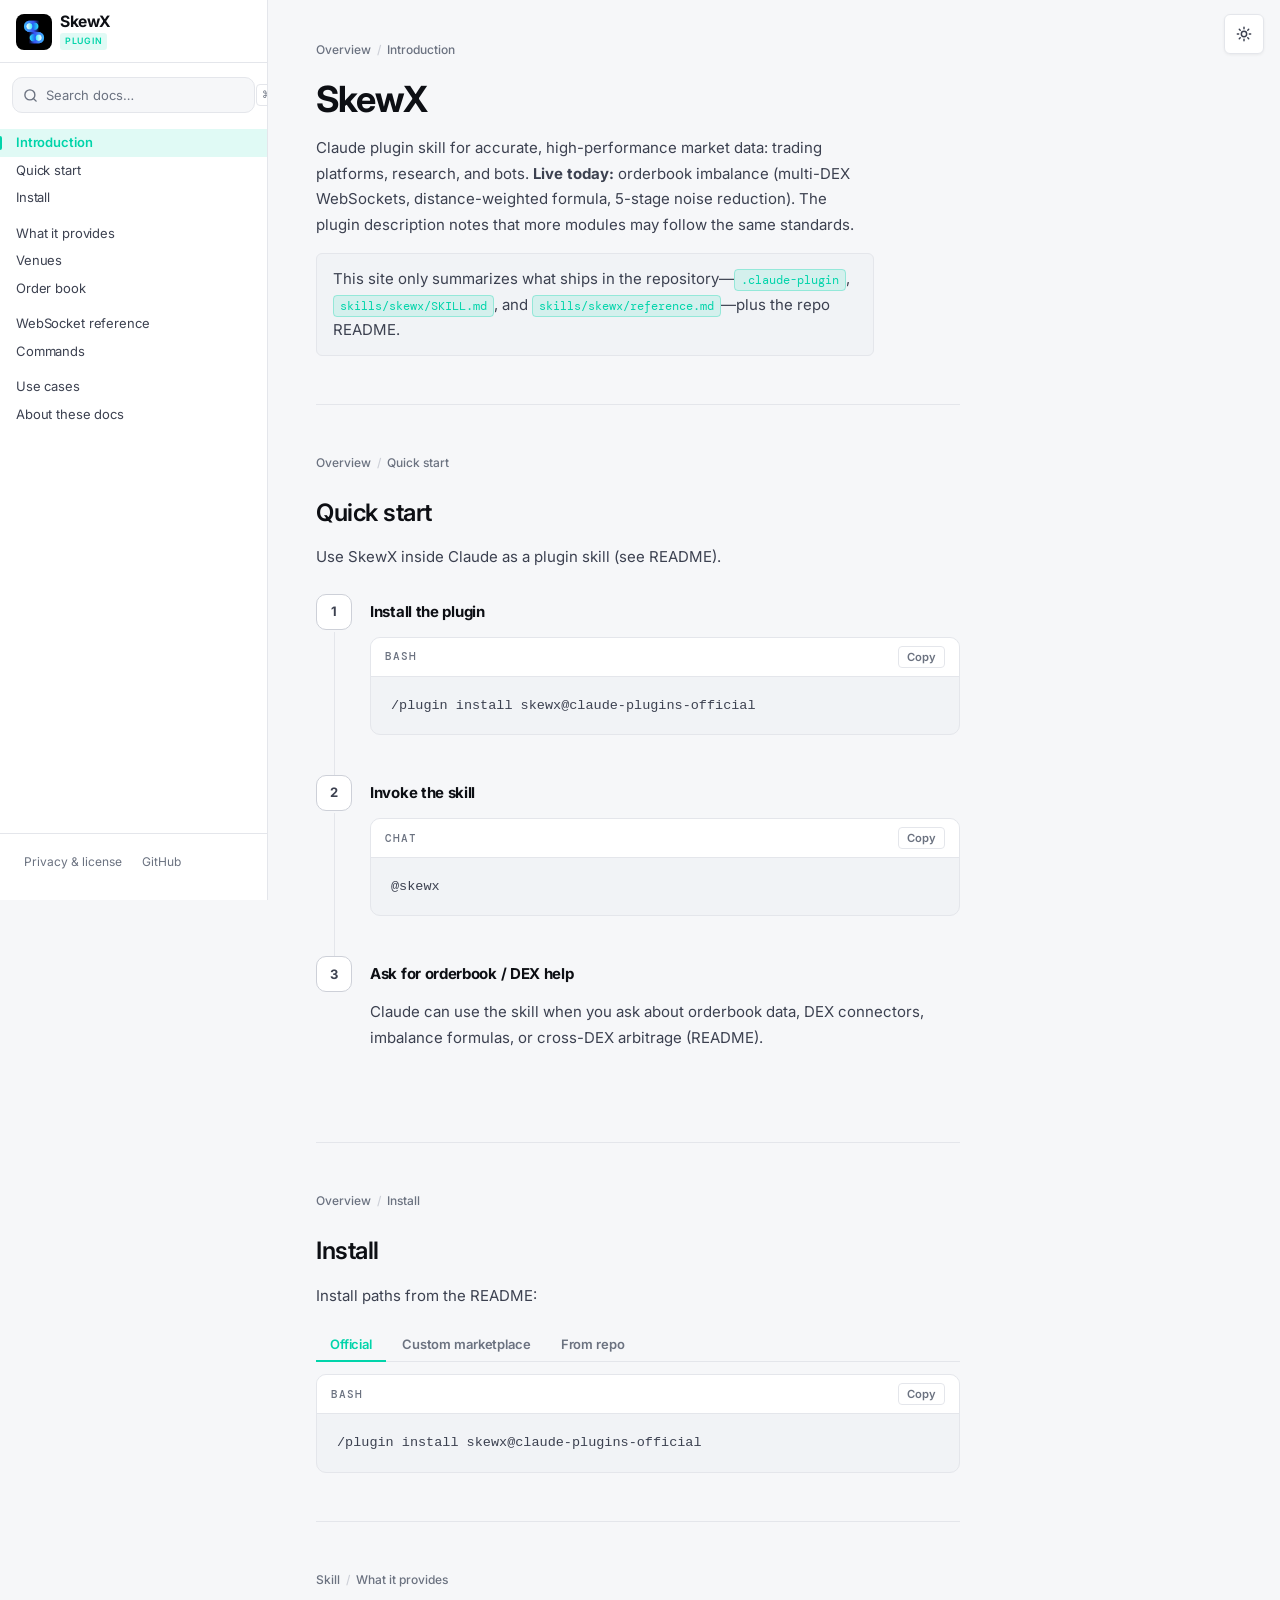
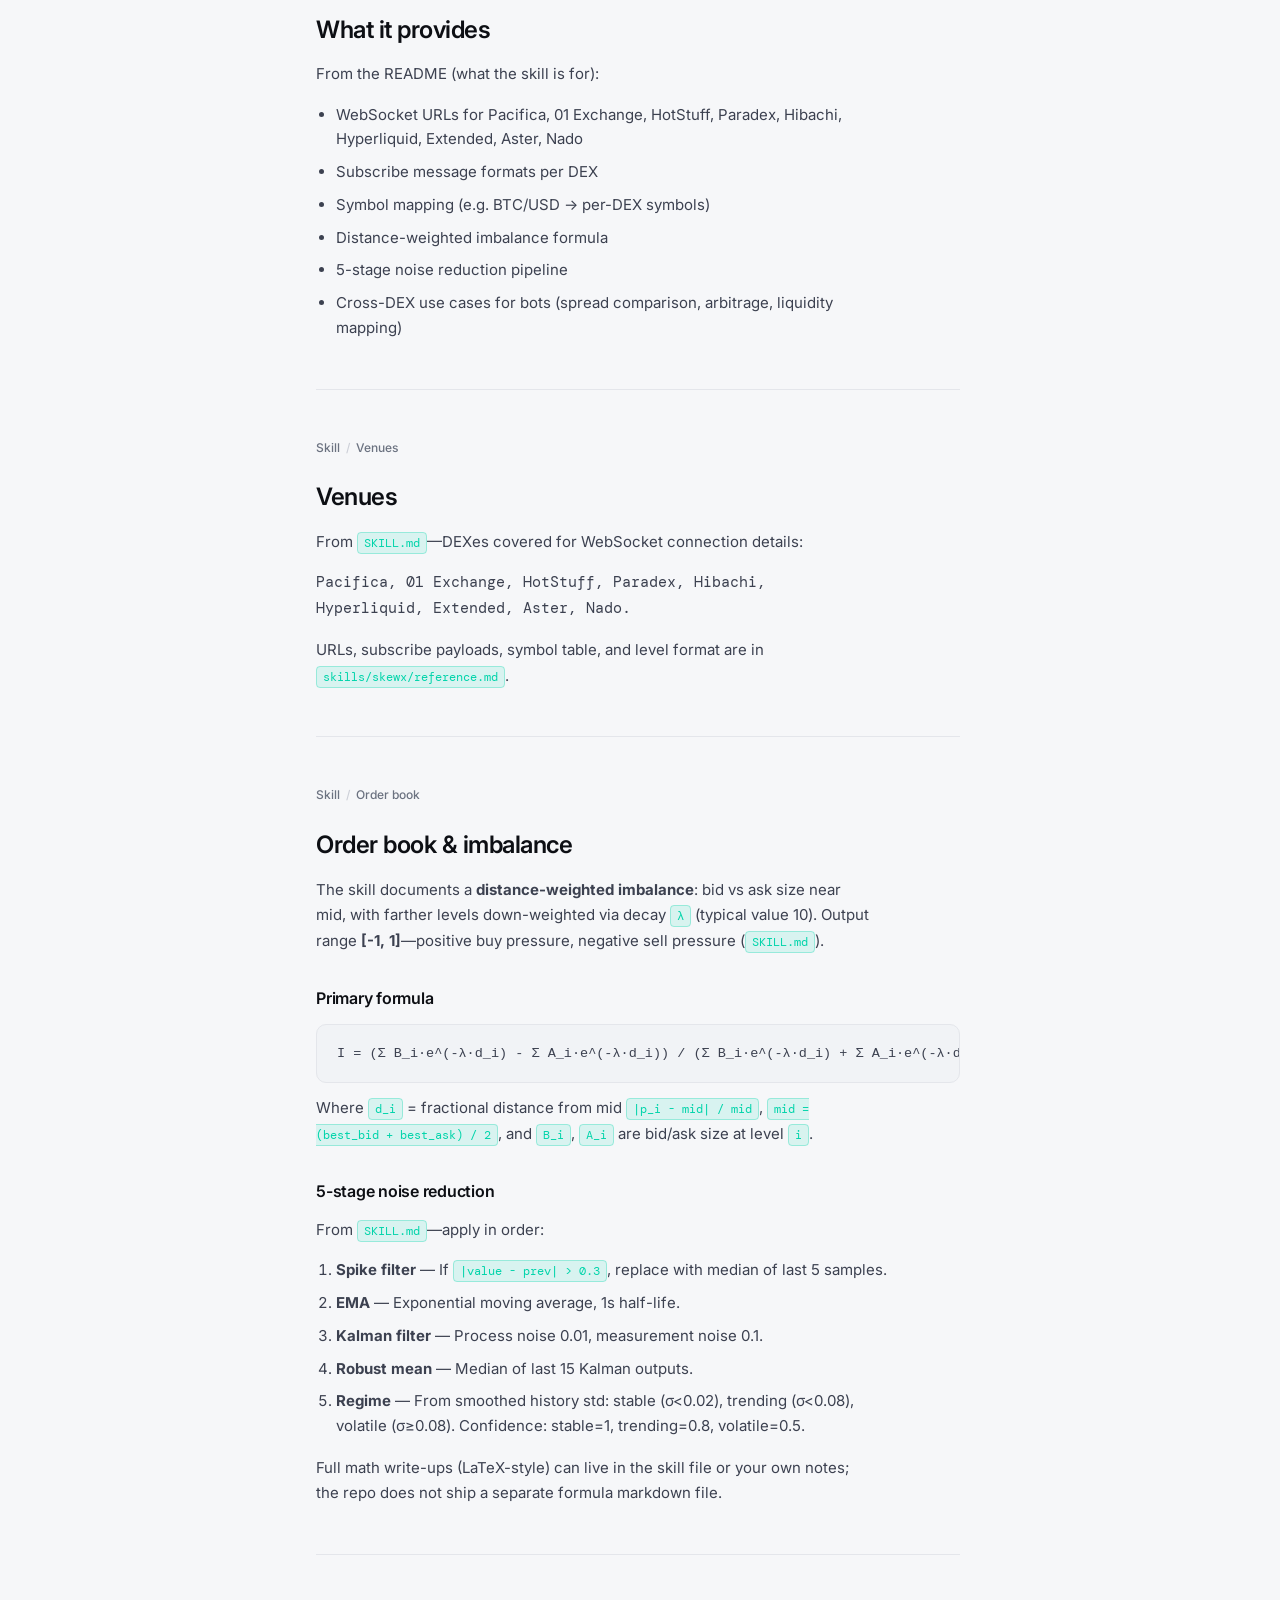
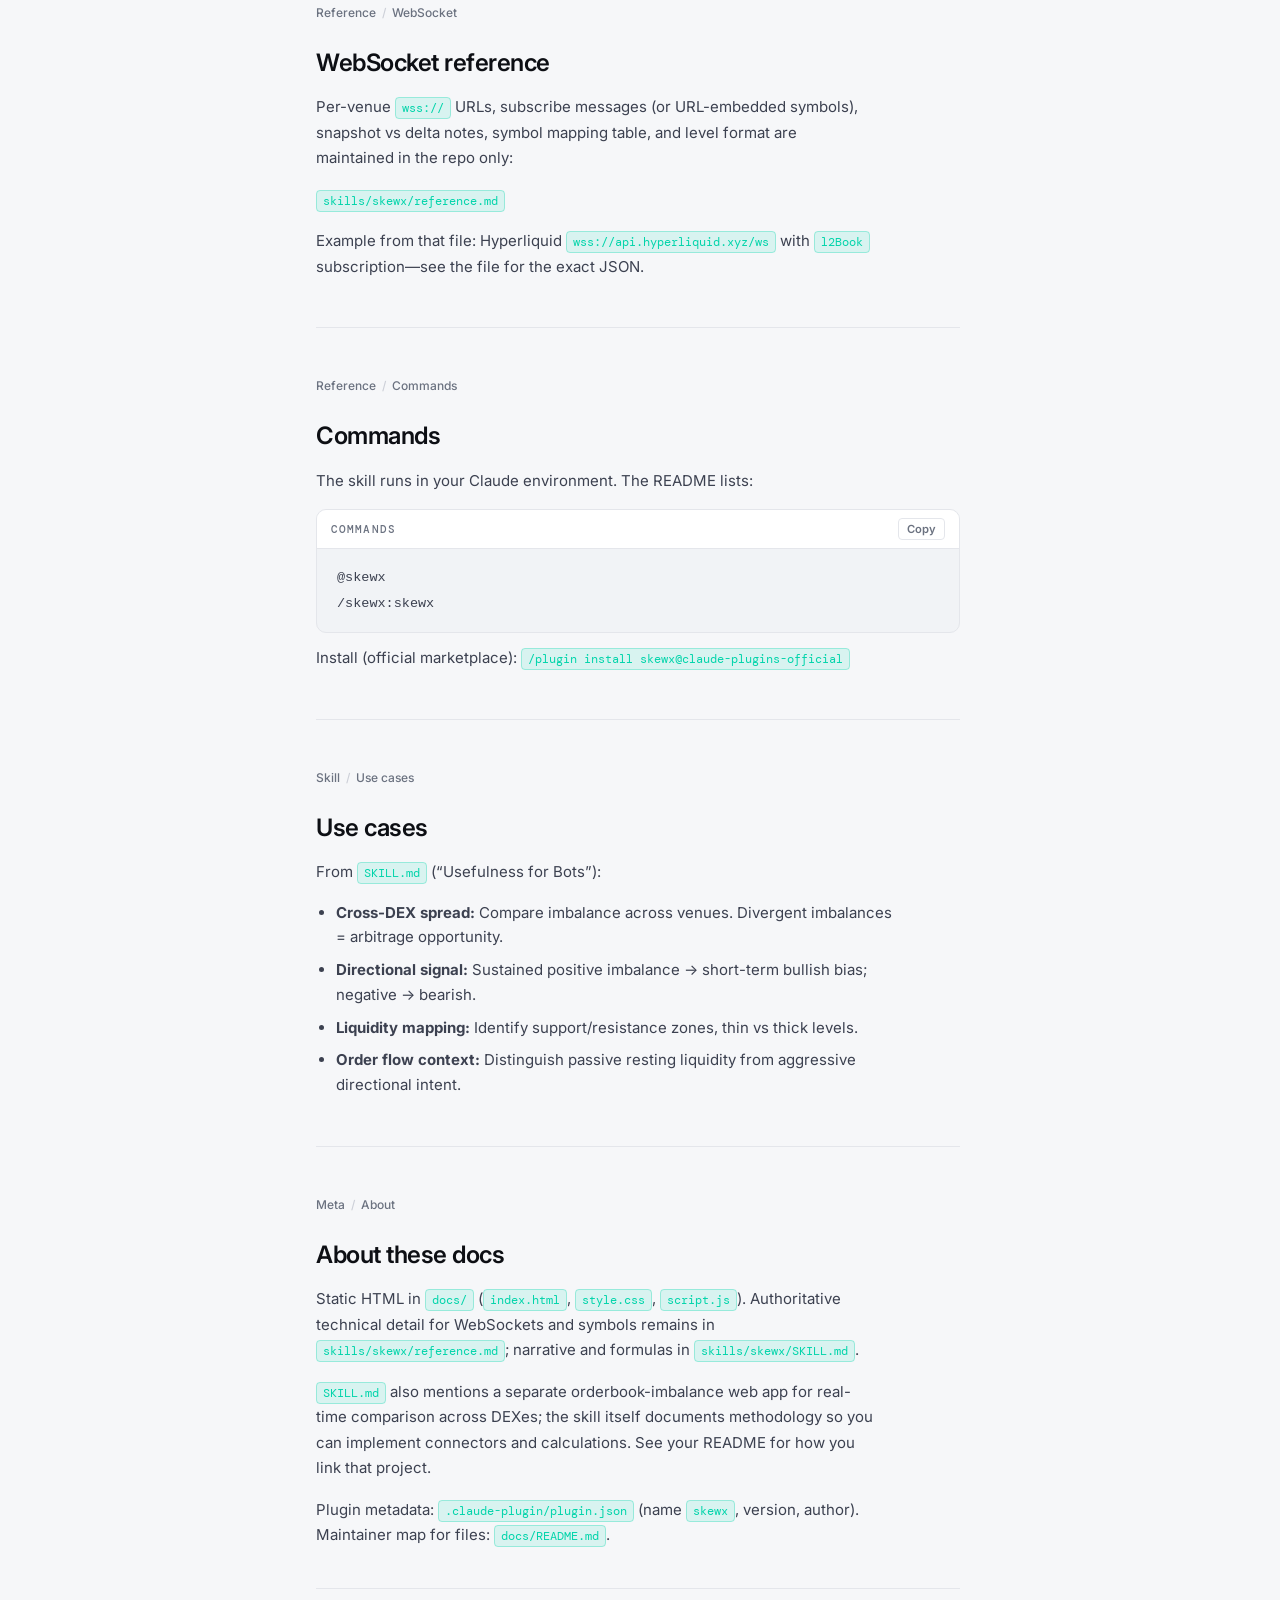
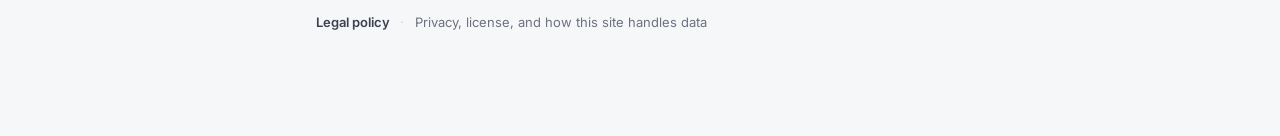
==== commit 5bc4a488: "added legal terms" ====
--- a/docs/index.html
+++ b/docs/index.html
@@ -57,6 +57,7 @@
       </nav>
 
       <div class="sidebar-footer">
+        <a href="legal.html" class="footer-link">Privacy &amp; license</a>
         <a href="https://github.com" class="footer-link" target="_blank" rel="noopener">GitHub</a>
       </div>
     </div>
@@ -264,6 +265,14 @@
         <p>Plugin metadata: <code>.claude-plugin/plugin.json</code> (name <code>skewx</code>, version, author). Maintainer map for files: <code>docs/README.md</code>.</p>
       </section>
 
+      <footer class="site-footer" role="contentinfo">
+        <div class="site-footer-inner">
+          <a href="legal.html" class="site-footer-link">Legal policy</a>
+          <span class="site-footer-sep" aria-hidden="true">·</span>
+          <span class="site-footer-note">Privacy, license, and how this site handles data</span>
+        </div>
+      </footer>
+
       <div class="on-this-page" id="onThisPage">
         <div class="otp-title">On this page</div>
         <nav class="otp-nav" id="otpNav"></nav>
--- a/docs/style.css
+++ b/docs/style.css
@@ -409,6 +409,40 @@
   max-width: calc(var(--content-max) + var(--otp-w) + 3rem);
   padding: 2.5rem 3rem 6rem 3rem;
   position: relative;
+}
+
+.site-footer {
+  margin-top: 2.5rem;
+  padding-top: 1.5rem;
+  padding-bottom: 0.5rem;
+  border-top: 1px solid var(--border);
+  max-width: var(--content-max);
+}
+.site-footer-inner {
+  display: flex;
+  flex-wrap: wrap;
+  align-items: baseline;
+  gap: 0.35rem 0.65rem;
+  font-size: 0.8125rem;
+  line-height: 1.5;
+}
+.site-footer-link {
+  font-weight: 600;
+  color: var(--text-2);
+  text-decoration: none;
+}
+.site-footer-link:hover {
+  color: var(--accent);
+  text-decoration: underline;
+  text-underline-offset: 3px;
+}
+.site-footer-sep {
+  color: var(--border-strong);
+  user-select: none;
+}
+.site-footer-note {
+  color: var(--text-3);
+  font-weight: 400;
 }
 
 .on-this-page {
@@ -950,6 +984,58 @@
   }
 }
 
+/* ── LEGAL (standalone page) ───────────────────────── */
+body.page-legal .sidebar,
+body.page-legal .topbar,
+body.page-legal .overlay {
+  display: none !important;
+}
+body.page-legal .theme-toggle.desktop-only {
+  display: none !important;
+}
+body.page-legal .main {
+  margin-left: 0 !important;
+  padding-top: 0 !important;
+  width: 100% !important;
+  max-width: 100% !important;
+}
+.legal-mini-header {
+  display: flex;
+  align-items: center;
+  justify-content: space-between;
+  gap: 12px;
+  padding: 12px 1.25rem;
+  border-bottom: 1px solid var(--border);
+  background: var(--bg-sidebar);
+}
+.legal-mini-link {
+  font-size: 0.875rem;
+  font-weight: 600;
+  color: var(--text-2);
+  text-decoration: none;
+}
+.legal-mini-link:hover {
+  color: var(--accent);
+  text-decoration: none;
+}
+.legal-wrap {
+  max-width: 42rem;
+  padding-top: 2rem;
+}
+.legal-title {
+  margin-bottom: 0.5rem;
+}
+.legal-lead {
+  margin-bottom: 2rem;
+}
+.legal-section {
+  margin-bottom: 2.5rem;
+}
+.legal-section .legal-list {
+  max-width: none;
+  margin-left: 1rem;
+}
+
 @media print {
   .sidebar, .topbar, .on-this-page, .overlay { display: none !important; }
   .main { margin-left: 0 !important; }
